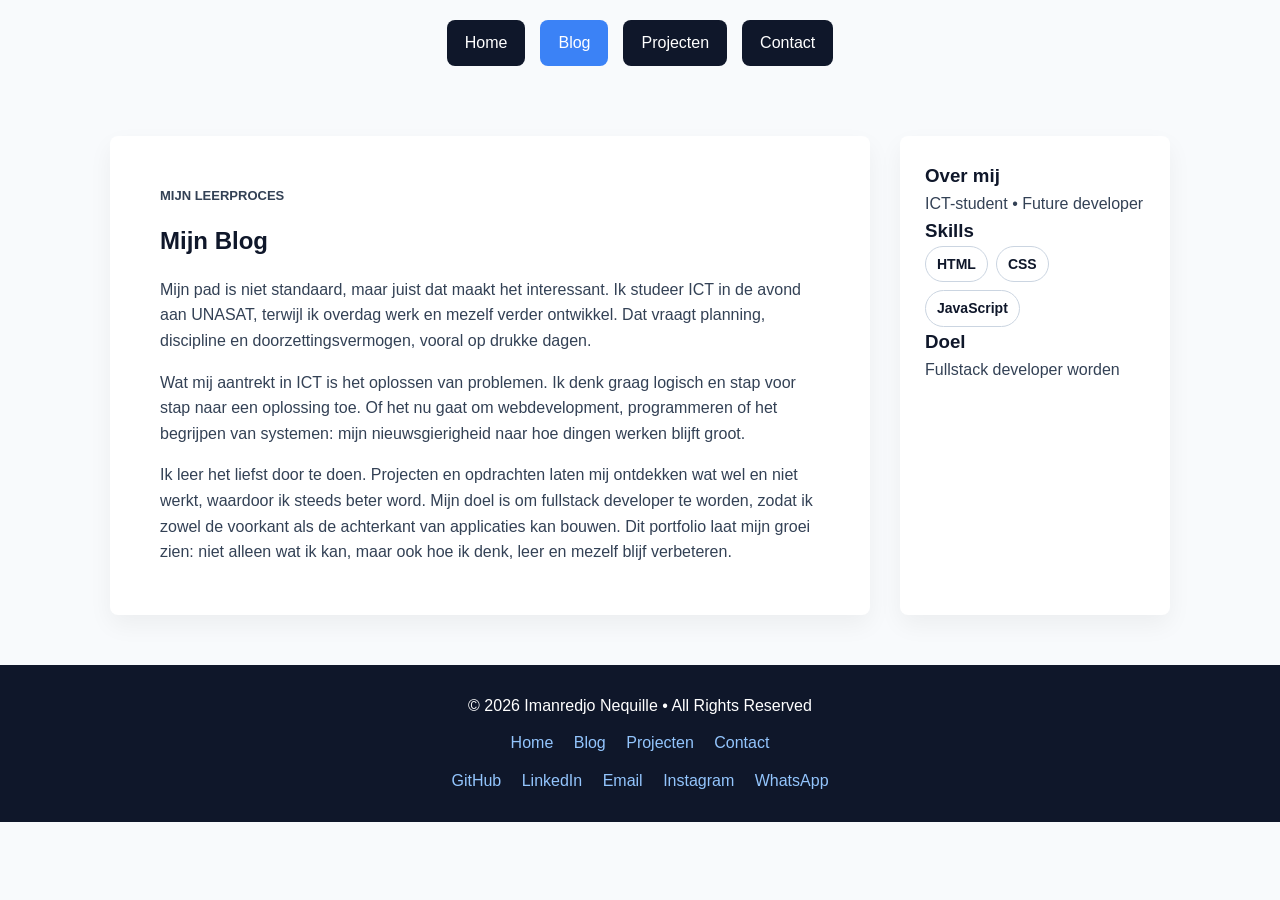
==== blog.html @ 4743c19b "Initial commit" ====
﻿<!DOCTYPE html>
<html lang="nl">

<head>
    <meta charset="UTF-8">
    <meta name="viewport" content="width=device-width, initial-scale=1.0">
    <title>Blog | Imanredjo Nequille</title>
    <link rel="stylesheet" href="css/main.css">
    <link rel="stylesheet" href="css/blog.css">
</head>

<body>

  <!-- navigatie bovenaan pagina. -->
  <nav class="main-nav" aria-label="Hoofdnavigatie">
    <a href="index.html">Home</a>
    <a href="blog.html" class="active">Blog</a>
    <a href="work.html">Projecten</a>
    <a href="contact.html">Contact</a>
  </nav>

  <!-- blogtekst + zijbalk naast elkaar. -->
  <div class="blog-wrapper">

    <section class="blog-container">
      <p class="eyebrow">Mijn leerproces</p>
      <h2>Mijn Blog</h2>

      <p>
        Mijn pad is niet standaard, maar juist dat maakt het interessant. Ik studeer ICT in de avond aan
        UNASAT, terwijl ik overdag werk en mezelf verder ontwikkel. Dat vraagt planning, discipline en
        doorzettingsvermogen, vooral op drukke dagen.
      </p>

      <p>
        Wat mij aantrekt in ICT is het oplossen van problemen. Ik denk graag logisch en stap voor stap naar een
        oplossing toe. Of het nu gaat om webdevelopment, programmeren of het begrijpen van systemen: mijn
        nieuwsgierigheid naar hoe dingen werken blijft groot.
      </p>

      <p>
        Ik leer het liefst door te doen. Projecten en opdrachten laten mij ontdekken wat wel en niet werkt,
        waardoor ik steeds beter word. Mijn doel is om fullstack developer te worden, zodat ik zowel de voorkant
        als de achterkant van applicaties kan bouwen. Dit portfolio laat mijn groei zien: niet alleen wat ik kan,
        maar ook hoe ik denk, leer en mezelf blijf verbeteren.
      </p>

    </section>

    <!-- info-balk naast blog. -->
    <aside class="blog-sidebar">
      <h3>Over mij</h3>
      <p>ICT-student &bull; Future developer</p>

      <h3>Skills</h3>
      <div class="skill-list compact">
        <span class="skill-badge">HTML</span>
        <span class="skill-badge">CSS</span>
        <span class="skill-badge">JavaScript</span>
      </div>

      <h3>Doel</h3>
      <p>Fullstack developer worden</p>
    </aside>

  </div>


  <footer class="footer">
    <div class="footer-content">
      <p class="footer-text">&copy; 2026 Imanredjo Nequille &bull; All Rights Reserved</p>

      <div class="footer-links">
        <a href="index.html">Home</a>
        <a href="blog.html">Blog</a>
        <a href="work.html">Projecten</a>
        <a href="contact.html">Contact</a>
      </div>

      <div class="footer-socials">
        <a href="https://github.com/niquille5" target="_blank" rel="noopener">GitHub</a>
        <a href="https://www.linkedin.com/in/niquille-imanredjo-048897373/" target="_blank" rel="noopener">LinkedIn</a>
        <a href="mailto:niquille5@gmail.com">Email</a>
        <a href="https://www.instagram.com/nicck_k_k" target="_blank" rel="noopener">Instagram</a>
        <a href="https://wa.me/5978734186" target="_blank" rel="noopener">WhatsApp</a>
      </div>
    </div>
  </footer>
</body>

</html>
---- css/main.css ----
/* Alles begint zonder standaard marge of padding van de browser. */
* {
  margin: 0;
  padding: 0;
  box-sizing: border-box;
}

html {
  scroll-behavior: smooth;
}

/* Basisstijl voor de hele website. */
body {
  min-height: 100vh;
  font-family: Arial, sans-serif;
  background: #f8fafc;
  color: #0f172a;
  line-height: 1.6;
}

/* Menu bovenaan de pagina's. */
.main-nav {
  display: flex;
  justify-content: center;
  gap: 15px;
  padding: 20px;
  position: sticky;
  top: 0;
  z-index: 100;
}

.main-nav a {
  text-decoration: none;
  background: #0f172a;
  color: white;
  padding: 10px 18px;
  border-radius: 8px;
  transition: transform 0.3s ease, background-color 0.3s ease;
}

/* Menu-link beweegt iets omhoog als je erover gaat. */
.main-nav a:hover {
  background: #1e293b;
  transform: translateY(-3px);
}

/* Laat zien welke pagina actief is. */
.main-nav a.active {
  background: #3b82f6;
}

/* Algemene knopstijl. */
button,
.btn {
  display: inline-flex;
  align-items: center;
  justify-content: center;
  min-height: 44px;
  padding: 10px 18px;
  border: none;
  background: #0f172a;
  color: white;
  border-radius: 8px;
  cursor: pointer;
  text-decoration: none;
  font-weight: 700;
  transition: transform 0.3s ease, background-color 0.3s ease, color 0.3s ease;
}

button:hover,
.btn:hover {
  transform: translateY(-3px);
  background: #1e293b;
}

/* Lichte knopvariant. */
.btn-secondary {
  background: #ffffff;
  color: #0f172a;
  border: 1px solid #cbd5e1;
}

.btn-secondary:hover {
  background: #e2e8f0;
  color: #0f172a;
}

/* Knop met alleen een rand. */
.btn-outline {
  background: transparent;
  color: #0f172a;
  border: 1px solid #94a3b8;
}

.btn-outline:hover {
  background: #0f172a;
  color: #ffffff;
}

/* Kleine blauwe tekst boven een titel. */
.eyebrow {
  color: #2563eb;
  font-size: 13px;
  font-weight: 800;
  letter-spacing: 0;
  text-transform: uppercase;
}

/* Lijst met skills zoals HTML, CSS en JavaScript. */
.skill-list {
  display: flex;
  flex-wrap: wrap;
  gap: 10px;
}

.skill-list.compact {
  gap: 8px;
}

/* Los skill-label. */
.skill-badge {
  display: inline-flex;
  align-items: center;
  min-height: 32px;
  padding: 6px 11px;
  border: 1px solid #cbd5e1;
  border-radius: 999px;
  background: rgba(255, 255, 255, 0.78);
  color: #0f172a;
  font-size: 14px;
  font-weight: 700;
}

/* Homepagina: links foto, rechts tekst. */
.homepage {
  display: flex;
  min-height: 100vh;
}

/* Linkerkant met de profielfoto. */
.left {
  flex: 1;
  background: url("../img/All/Nickkk.jpg") center/cover no-repeat;
}

/* Rechterkant met de tekst. */
.right {
  flex: 1;
  padding: 60px;
  display: flex;
  flex-direction: column;
  justify-content: center;
  gap: 18px;
  position: relative;
  overflow: hidden;
  background: linear-gradient(to bottom, #ffffff, #e2e8f0);
}

/* Zachte achtergrondafbeelding achter de tekst. */
.right::before {
  content: "";
  position: absolute;
  inset: 0;
  background: url("../img/All/cherry-blossom.png") center/cover no-repeat;
  opacity: 0.18;
  z-index: 0;
  pointer-events: none;
}

/* Zorgt dat tekst boven de achtergrondafbeelding blijft. */
.right > * {
  position: relative;
  z-index: 2;
}

.right h1 {
  font-size: clamp(38px, 6vw, 66px);
  line-height: 1;
}

.right h2 {
  max-width: 620px;
  color: #334155;
  font-size: 24px;
}

.right p:not(.eyebrow) {
  max-width: 620px;
  color: #334155;
}

/* Knoppen naast elkaar, maar ze mogen naar een nieuwe regel. */
.cta-actions {
  display: flex;
  flex-wrap: wrap;
  gap: 12px;
  margin-top: 4px;
}

.right .main-nav {
  justify-content: flex-start;
  padding: 10px 0 0;
}

/* Onderkant van elke pagina. */
.footer {
  background: #0f172a;
  color: #ffffff;
  text-align: center;
  padding: 28px 20px;
  margin-top: 50px;
}

.homepage + .footer {
  margin-top: 0;
}

.footer-content {
  max-width: 1100px;
  margin: 0 auto;
  display: flex;
  flex-direction: column;
  gap: 12px;
}

.footer a {
  color: #93c5fd;
  text-decoration: none;
  margin: 0 8px;
}

.footer a:hover {
  text-decoration: underline;
}

/* Op kleine schermen komt alles onder elkaar te staan. */
@media (max-width: 800px) {
  .homepage {
    flex-direction: column;
  }

  .left {
    min-height: 45vh;
  }

  .right {
    padding: 36px 24px;
  }

  .right h1 {
    font-size: 42px;
  }

  .main-nav,
  .right .main-nav {
    flex-wrap: wrap;
    justify-content: center;
    gap: 10px;
    padding: 14px;
  }

  .right .main-nav {
    padding-left: 0;
    padding-right: 0;
  }

  .main-nav a {
    padding: 9px 14px;
  }
}
---- css/blog.css ----
/* Zet de blogtekst en de zijbalk naast elkaar. */
.blog-wrapper {
  display: flex;
  gap: 30px;
  max-width: 1100px;
  margin: 50px auto;
  padding: 0 20px;
}

/* Groot wit blok met de blogtekst. */
.blog-container {
  flex: 3;
  background: #ffffff;
  padding: 50px;
  border-radius: 8px;
  box-shadow: 0 10px 25px rgba(0, 0, 0, 0.05);
  color: #0f172a;
  display: flex;
  flex-direction: column;
  gap: 16px;
}

/* Klein wit blok aan de zijkant met extra info. */
.blog-sidebar {
  flex: 1;
  background: #ffffff;
  padding: 25px;
  border-radius: 8px;
  box-shadow: 0 10px 25px rgba(0, 0, 0, 0.05);
  color: #0f172a;
}

.blog-container h2 {
  color: #0f172a;
}

/* Maakt de tekst iets zachter dan zwart. */
.blog-container p,
.blog-sidebar p {
  color: #334155;
}

/* Op kleine schermen komt de zijbalk onder de blogtekst. */
@media (max-width: 900px) {
  .blog-wrapper {
    flex-direction: column;
  }
}
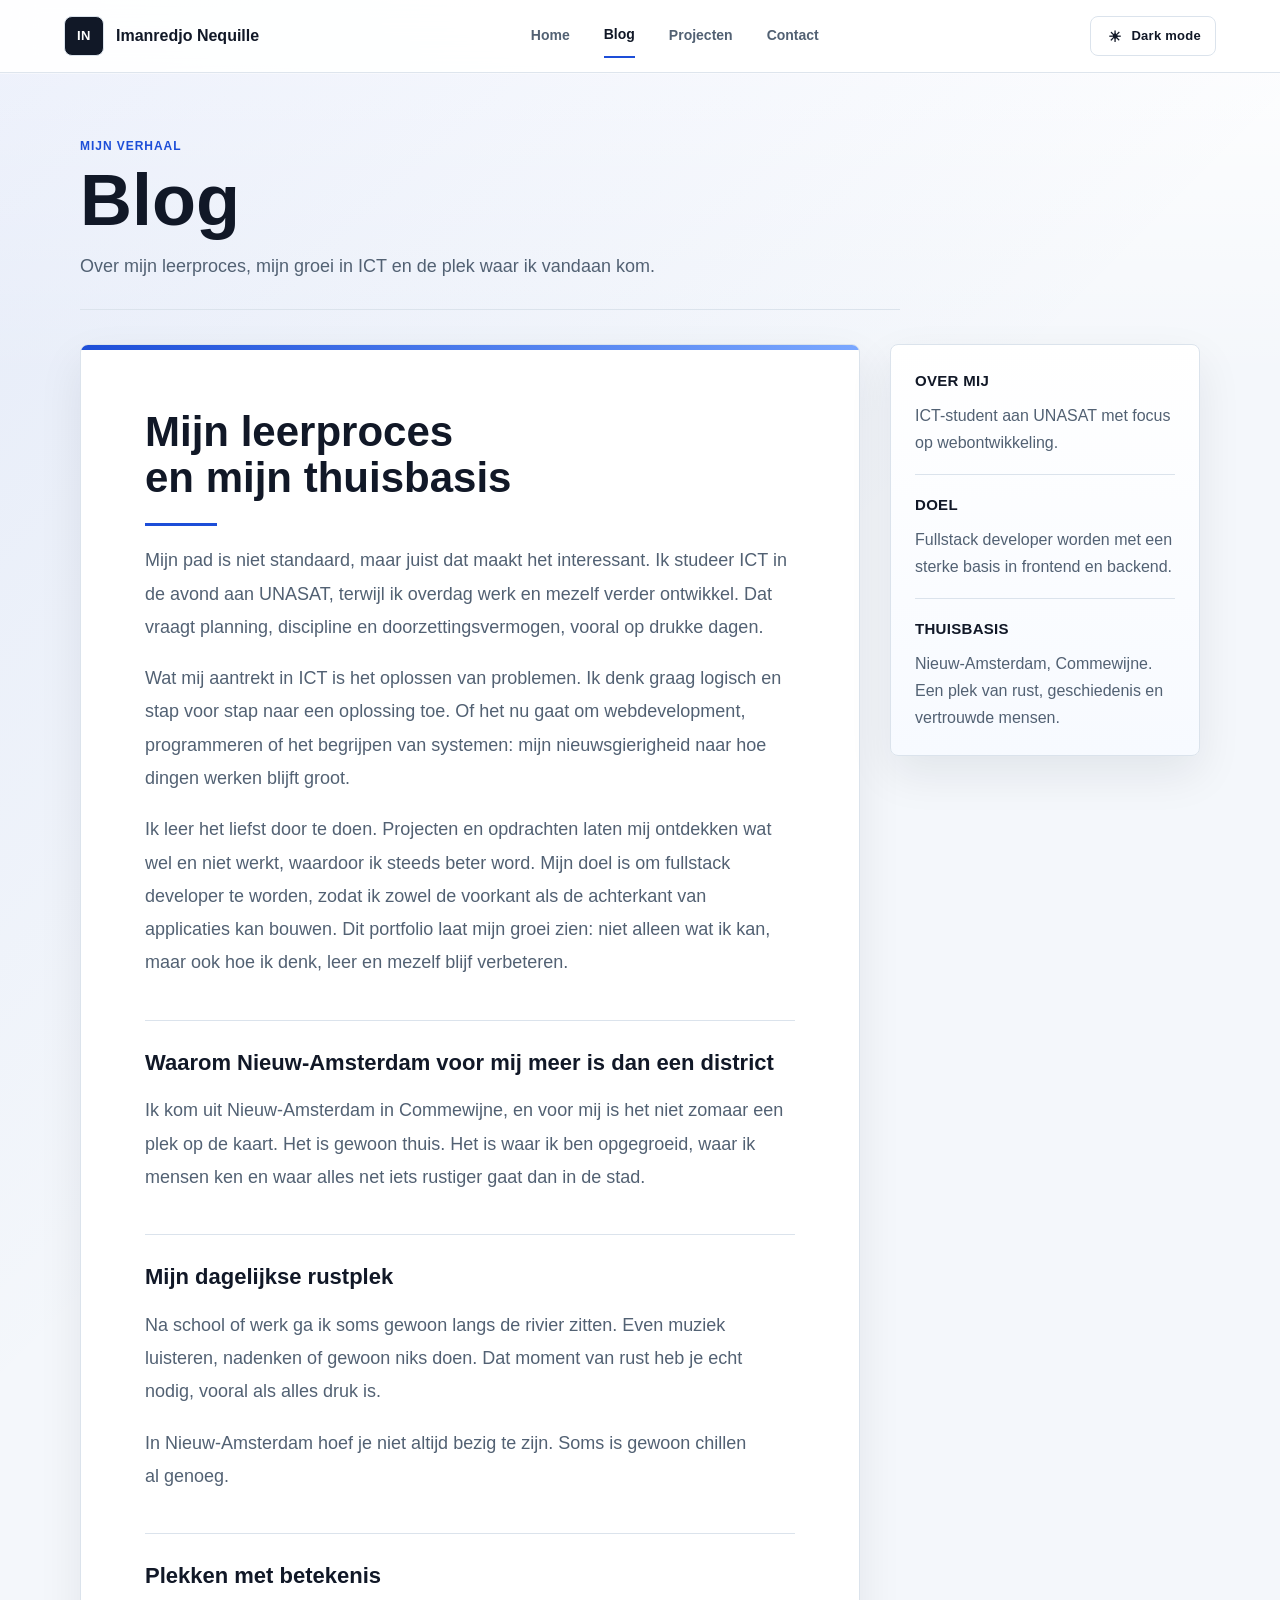
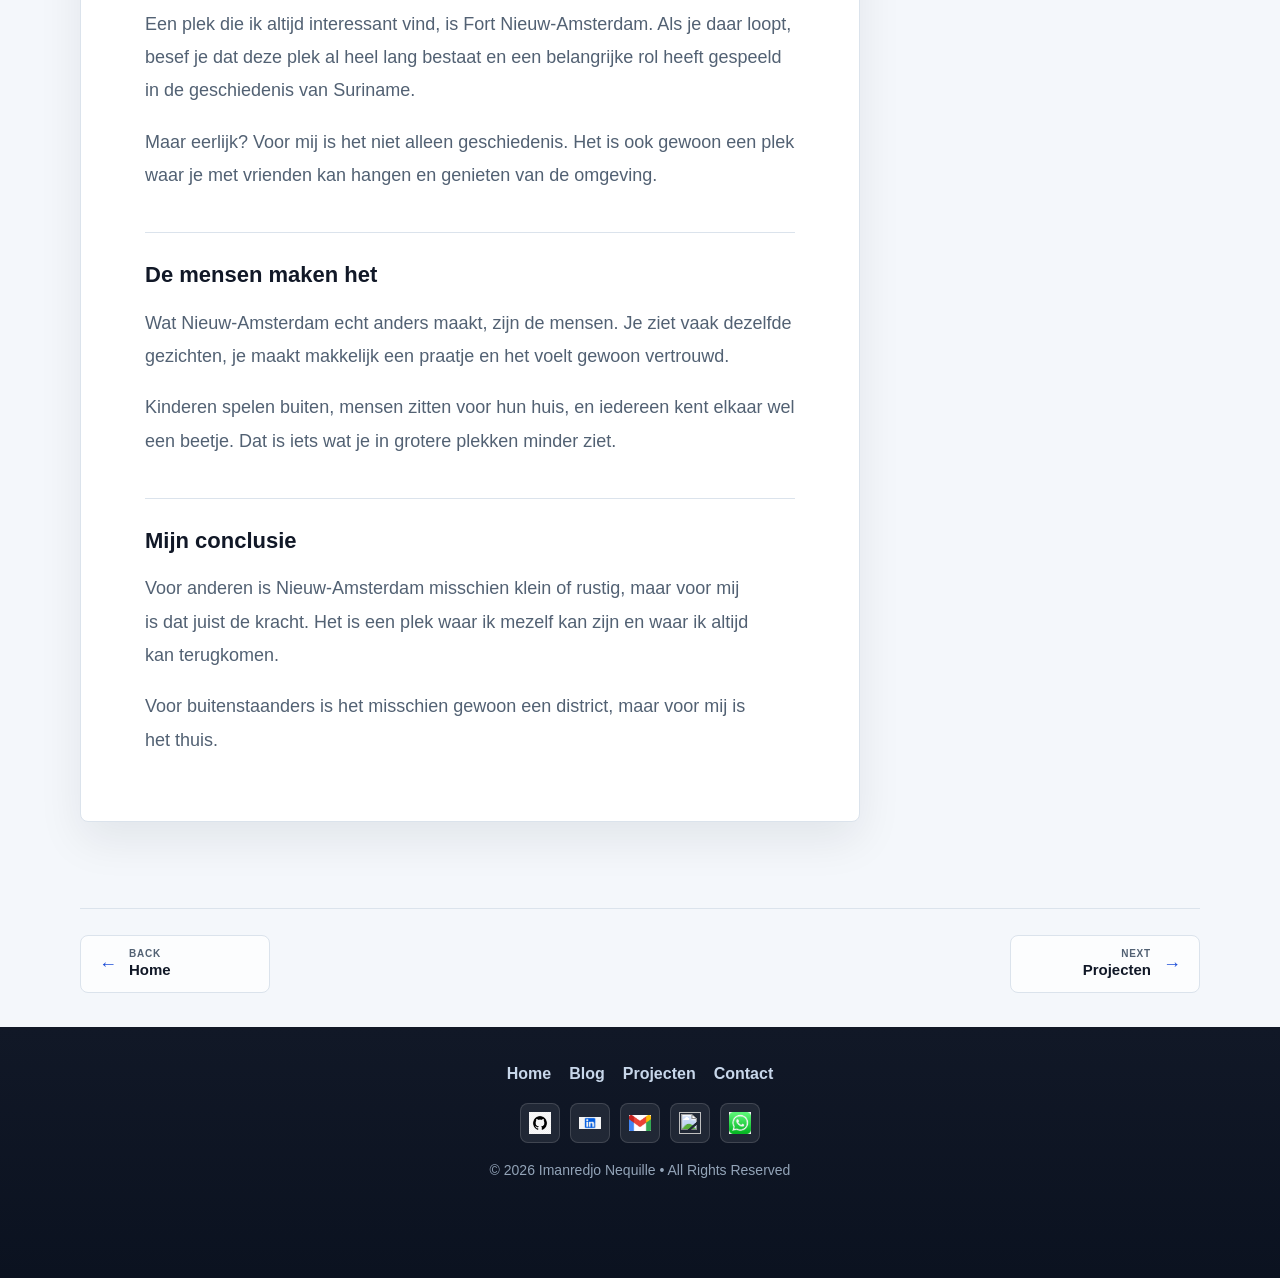
==== commit 575b9d73: "Remove unused legacy assets and tidy site script" ====
--- a/blog.html
+++ b/blog.html
@@ -4,6 +4,7 @@
 <head>
     <meta charset="UTF-8">
     <meta name="viewport" content="width=device-width, initial-scale=1.0">
+    <meta name="description" content="Blog van Imanredjo Nequille over ICT, leren, groei en Nieuw-Amsterdam als thuisbasis.">
     <title>Blog | Imanredjo Nequille</title>
     <link rel="stylesheet" href="css/main.css">
     <link rel="stylesheet" href="css/blog.css">
@@ -11,65 +12,125 @@
 
 <body>
 
-  <!-- navigatie bovenaan pagina. -->
-  <nav class="main-nav" aria-label="Hoofdnavigatie">
-    <a href="index.html">Home</a>
-    <a href="blog.html" class="active">Blog</a>
-    <a href="work.html">Projecten</a>
-    <a href="contact.html">Contact</a>
-  </nav>
+  <header class="site-header">
+    <a class="site-brand" href="index.html">Imanredjo Nequille</a>
+    <input class="nav-toggle" type="checkbox" id="nav-toggle" aria-label="Menu openen">
+    <label class="nav-toggle-label" for="nav-toggle" aria-hidden="true">
+      <span></span>
+      <span></span>
+      <span></span>
+    </label>
+    <nav class="main-nav" aria-label="Hoofdnavigatie">
+      <a href="index.html">Home</a>
+      <a href="blog.html" class="active">Blog</a>
+      <a href="work.html">Projecten</a>
+      <a href="contact.html">Contact</a>
+    </nav>
+    <button class="theme-toggle" type="button" aria-label="Dark mode aanzetten" aria-pressed="false">Dark mode</button>
+  </header>
 
-  <!-- blogtekst + zijbalk naast elkaar. -->
-  <div class="blog-wrapper">
-
-    <section class="blog-container">
-      <p class="eyebrow">Mijn leerproces</p>
-      <h2>Mijn Blog</h2>
-
-      <p>
-        Mijn pad is niet standaard, maar juist dat maakt het interessant. Ik studeer ICT in de avond aan
-        UNASAT, terwijl ik overdag werk en mezelf verder ontwikkel. Dat vraagt planning, discipline en
-        doorzettingsvermogen, vooral op drukke dagen.
-      </p>
-
-      <p>
-        Wat mij aantrekt in ICT is het oplossen van problemen. Ik denk graag logisch en stap voor stap naar een
-        oplossing toe. Of het nu gaat om webdevelopment, programmeren of het begrijpen van systemen: mijn
-        nieuwsgierigheid naar hoe dingen werken blijft groot.
-      </p>
-
-      <p>
-        Ik leer het liefst door te doen. Projecten en opdrachten laten mij ontdekken wat wel en niet werkt,
-        waardoor ik steeds beter word. Mijn doel is om fullstack developer te worden, zodat ik zowel de voorkant
-        als de achterkant van applicaties kan bouwen. Dit portfolio laat mijn groei zien: niet alleen wat ik kan,
-        maar ook hoe ik denk, leer en mezelf blijf verbeteren.
-      </p>
-
+  <main class="page-shell">
+    <section class="page-hero">
+      <p class="eyebrow">Mijn verhaal</p>
+      <h1>Blog</h1>
+      <p>Over mijn leerproces, mijn groei in ICT en de plek waar ik vandaan kom.</p>
     </section>
 
-    <!-- info-balk naast blog. -->
-    <aside class="blog-sidebar">
-      <h3>Over mij</h3>
-      <p>ICT-student &bull; Future developer</p>
+    <div class="blog-wrapper">
+      <article class="blog-container">
+        <h2>Mijn leerproces en mijn thuisbasis</h2>
 
-      <h3>Skills</h3>
-      <div class="skill-list compact">
-        <span class="skill-badge">HTML</span>
-        <span class="skill-badge">CSS</span>
-        <span class="skill-badge">JavaScript</span>
-      </div>
+        <p>
+          Mijn pad is niet standaard, maar juist dat maakt het interessant. Ik studeer ICT in de avond aan
+          UNASAT, terwijl ik overdag werk en mezelf verder ontwikkel. Dat vraagt planning, discipline en
+          doorzettingsvermogen, vooral op drukke dagen.
+        </p>
 
-      <h3>Doel</h3>
-      <p>Fullstack developer worden</p>
-    </aside>
+        <p>
+          Wat mij aantrekt in ICT is het oplossen van problemen. Ik denk graag logisch en stap voor stap naar
+          een oplossing toe. Of het nu gaat om webdevelopment, programmeren of het begrijpen van systemen:
+          mijn nieuwsgierigheid naar hoe dingen werken blijft groot.
+        </p>
 
-  </div>
+        <p>
+          Ik leer het liefst door te doen. Projecten en opdrachten laten mij ontdekken wat wel en niet werkt,
+          waardoor ik steeds beter word. Mijn doel is om fullstack developer te worden, zodat ik zowel de
+          voorkant als de achterkant van applicaties kan bouwen. Dit portfolio laat mijn groei zien: niet
+          alleen wat ik kan, maar ook hoe ik denk, leer en mezelf blijf verbeteren.
+        </p>
 
+        <h3>Waarom Nieuw-Amsterdam voor mij meer is dan een district</h3>
+        <p>
+          Ik kom uit Nieuw-Amsterdam in Commewijne, en voor mij is het niet zomaar een plek op de kaart.
+          Het is gewoon thuis. Het is waar ik ben opgegroeid, waar ik mensen ken en waar alles net iets
+          rustiger gaat dan in de stad.
+        </p>
+
+        <h3>Mijn dagelijkse rustplek</h3>
+        <p>
+          Na school of werk ga ik soms gewoon langs de rivier zitten. Even muziek luisteren, nadenken of
+          gewoon niks doen. Dat moment van rust heb je echt nodig, vooral als alles druk is.
+        </p>
+
+        <p>
+          In Nieuw-Amsterdam hoef je niet altijd bezig te zijn. Soms is gewoon chillen al genoeg.
+        </p>
+
+        <h3>Plekken met betekenis</h3>
+        <p>
+          Een plek die ik altijd interessant vind, is Fort Nieuw-Amsterdam. Als je daar loopt, besef je
+          dat deze plek al heel lang bestaat en een belangrijke rol heeft gespeeld in de geschiedenis van
+          Suriname.
+        </p>
+
+        <p>
+          Maar eerlijk? Voor mij is het niet alleen geschiedenis. Het is ook gewoon een plek waar je met
+          vrienden kan hangen en genieten van de omgeving.
+        </p>
+
+        <h3>De mensen maken het</h3>
+        <p>
+          Wat Nieuw-Amsterdam echt anders maakt, zijn de mensen. Je ziet vaak dezelfde gezichten, je maakt
+          makkelijk een praatje en het voelt gewoon vertrouwd.
+        </p>
+
+        <p>
+          Kinderen spelen buiten, mensen zitten voor hun huis, en iedereen kent elkaar wel een beetje.
+          Dat is iets wat je in grotere plekken minder ziet.
+        </p>
+
+        <h3>Mijn conclusie</h3>
+        <p>
+          Voor anderen is Nieuw-Amsterdam misschien klein of rustig, maar voor mij is dat juist de kracht.
+          Het is een plek waar ik mezelf kan zijn en waar ik altijd kan terugkomen.
+        </p>
+
+        <p>
+          Voor buitenstaanders is het misschien gewoon een district, maar voor mij is het thuis.
+        </p>
+      </article>
+
+      <aside class="blog-sidebar">
+        <div>
+          <h3>Over mij</h3>
+          <p>ICT-student aan UNASAT met focus op webontwikkeling.</p>
+        </div>
+
+        <div>
+          <h3>Doel</h3>
+          <p>Fullstack developer worden met een sterke basis in frontend en backend.</p>
+        </div>
+
+        <div>
+          <h3>Thuisbasis</h3>
+          <p>Nieuw-Amsterdam, Commewijne. Een plek van rust, geschiedenis en vertrouwde mensen.</p>
+        </div>
+      </aside>
+    </div>
+  </main>
 
   <footer class="footer">
     <div class="footer-content">
-      <p class="footer-text">&copy; 2026 Imanredjo Nequille &bull; All Rights Reserved</p>
-
       <div class="footer-links">
         <a href="index.html">Home</a>
         <a href="blog.html">Blog</a>
@@ -78,14 +139,17 @@
       </div>
 
       <div class="footer-socials">
-        <a href="https://github.com/niquille5" target="_blank" rel="noopener">GitHub</a>
-        <a href="https://www.linkedin.com/in/niquille-imanredjo-048897373/" target="_blank" rel="noopener">LinkedIn</a>
-        <a href="mailto:niquille5@gmail.com">Email</a>
-        <a href="https://www.instagram.com/nicck_k_k" target="_blank" rel="noopener">Instagram</a>
-        <a href="https://wa.me/5978734186" target="_blank" rel="noopener">WhatsApp</a>
+        <a href="https://github.com/niquille5" target="_blank" rel="noopener" aria-label="GitHub"><img src="img/logo.png/github.png" alt=""></a>
+        <a href="https://www.linkedin.com/in/niquille-imanredjo-048897373/" target="_blank" rel="noopener" aria-label="LinkedIn"><img src="img/logo.png/linkedin.png" alt=""></a>
+        <a href="mailto:niquille5@gmail.com" aria-label="Email"><img src="img/logo.png/gmail.png" alt=""></a>
+        <a href="https://www.instagram.com/nicck_k_k" target="_blank" rel="noopener" aria-label="Instagram"><img src="img/logo.png/instagram.png" alt=""></a>
+        <a href="https://wa.me/5978734186" target="_blank" rel="noopener" aria-label="WhatsApp"><img src="img/logo.png/whatsapp.png" alt=""></a>
       </div>
+
+      <p class="footer-text">&copy; 2026 Imanredjo Nequille &bull; All Rights Reserved</p>
     </div>
   </footer>
+  <script src="js/site.js"></script>
 </body>
 
 </html>
--- a/css/main.css
+++ b/css/main.css
@@ -1,218 +1,610 @@
-/* Alles begint zonder standaard marge of padding van de browser. */
 * {
   margin: 0;
   padding: 0;
   box-sizing: border-box;
 }
 
+:root {
+  --bg: #f4f7fb;
+  --surface: #ffffff;
+  --surface-soft: #eef3f8;
+  --ink: #111827;
+  --muted: #526173;
+  --line: #dbe3ec;
+  --accent: #1d4ed8;
+  --accent-dark: #153e75;
+  --shadow: 0 18px 45px rgba(17, 24, 39, 0.08);
+}
+
+body.dark-mode {
+  --bg: #0b1220;
+  --surface: #111827;
+  --surface-soft: #182235;
+  --ink: #f8fafc;
+  --muted: #b6c2d1;
+  --line: #263449;
+  --accent: #60a5fa;
+  --accent-dark: #93c5fd;
+  --shadow: 0 18px 45px rgba(0, 0, 0, 0.32);
+}
+
 html {
   scroll-behavior: smooth;
 }
 
-/* Basisstijl voor de hele website. */
+::selection {
+  background: rgba(29, 78, 216, 0.18);
+}
+
 body {
   min-height: 100vh;
-  font-family: Arial, sans-serif;
-  background: #f8fafc;
-  color: #0f172a;
-  line-height: 1.6;
-}
-
-/* Menu bovenaan de pagina's. */
-.main-nav {
-  display: flex;
-  justify-content: center;
-  gap: 15px;
-  padding: 20px;
+  display: flex;
+  flex-direction: column;
+  background:
+    linear-gradient(135deg, rgba(29, 78, 216, 0.07), transparent 34%),
+    linear-gradient(180deg, #ffffff 0, transparent 380px),
+    var(--bg);
+  color: var(--ink);
+  font-family: "Segoe UI", Arial, Helvetica, sans-serif;
+  line-height: 1.65;
+  transition: opacity 0.28s ease, transform 0.28s ease;
+}
+
+img {
+  max-width: 100%;
+}
+
+:focus-visible {
+  outline: 3px solid rgba(29, 78, 216, 0.28);
+  outline-offset: 3px;
+}
+
+body.dark-mode {
+  background:
+    linear-gradient(135deg, rgba(96, 165, 250, 0.12), transparent 34%),
+    linear-gradient(180deg, #101827 0, transparent 380px),
+    var(--bg);
+}
+
+body.slide-out-next {
+  opacity: 0;
+  transform: translateX(-36px);
+}
+
+body.slide-out-prev {
+  opacity: 0;
+  transform: translateX(36px);
+}
+
+main {
+  flex: 1;
+}
+
+a {
+  color: inherit;
+}
+
+.site-header {
   position: sticky;
   top: 0;
   z-index: 100;
+  display: flex;
+  align-items: center;
+  justify-content: space-between;
+  gap: 32px;
+  padding: 16px clamp(20px, 5vw, 64px);
+  background: rgba(255, 255, 255, 0.92);
+  border-bottom: 1px solid rgba(219, 227, 236, 0.9);
+  backdrop-filter: blur(16px);
+  box-shadow: 0 1px 0 rgba(255, 255, 255, 0.45);
+}
+
+body.dark-mode .site-header {
+  background: rgba(11, 18, 32, 0.9);
+  border-bottom-color: rgba(38, 52, 73, 0.9);
+}
+
+.site-brand {
+  display: inline-flex;
+  align-items: center;
+  gap: 12px;
+  color: var(--ink);
+  font-size: 16px;
+  font-weight: 900;
+  letter-spacing: 0;
+  text-decoration: none;
+  white-space: nowrap;
+  transition: color 0.22s ease, transform 0.22s ease;
+}
+
+.site-brand::before {
+  content: "IN";
+  width: 38px;
+  height: 38px;
+  display: inline-flex;
+  align-items: center;
+  justify-content: center;
+  border: 1px solid var(--line);
+  border-radius: 8px;
+  background: var(--ink);
+  color: var(--surface);
+  font-size: 13px;
+  font-weight: 900;
+  letter-spacing: 0.04em;
+}
+
+.site-brand:hover {
+  color: var(--accent-dark);
+  transform: translateY(-1px);
+}
+
+.main-nav {
+  display: flex;
+  align-items: center;
+  gap: clamp(18px, 3vw, 34px);
 }
 
 .main-nav a {
+  position: relative;
+  padding: 6px 0;
+  color: var(--muted);
+  font-size: 14px;
+  font-weight: 800;
   text-decoration: none;
-  background: #0f172a;
-  color: white;
-  padding: 10px 18px;
+  transition: color 0.22s ease, transform 0.22s ease;
+}
+
+.main-nav a::after {
+  content: "";
+  position: absolute;
+  left: 0;
+  bottom: -5px;
+  width: 100%;
+  height: 2px;
+  background: var(--accent);
+  transform: scaleX(0);
+  transform-origin: center;
+  transition: transform 0.22s ease;
+}
+
+.main-nav a:hover,
+.main-nav a.active {
+  color: var(--ink);
+  transform: translateY(-1px);
+}
+
+.main-nav a:hover::after,
+.main-nav a.active::after {
+  transform: scaleX(1);
+}
+
+.nav-toggle {
+  position: absolute;
+  opacity: 0;
+  pointer-events: none;
+}
+
+.nav-toggle-label {
+  display: none;
+  width: 42px;
+  height: 42px;
+  align-items: center;
+  justify-content: center;
+  flex-direction: column;
+  gap: 5px;
+  border: 1px solid var(--line);
   border-radius: 8px;
-  transition: transform 0.3s ease, background-color 0.3s ease;
-}
-
-/* Menu-link beweegt iets omhoog als je erover gaat. */
-.main-nav a:hover {
-  background: #1e293b;
-  transform: translateY(-3px);
-}
-
-/* Laat zien welke pagina actief is. */
-.main-nav a.active {
-  background: #3b82f6;
-}
-
-/* Algemene knopstijl. */
-button,
-.btn {
+  background: var(--surface);
+  cursor: pointer;
+}
+
+.theme-toggle {
+  min-width: 116px;
+  min-height: 38px;
+  padding: 8px 14px;
+  border-color: var(--line);
+  background: var(--surface);
+  color: var(--ink);
+  box-shadow: none;
+  font-size: 13px;
+  letter-spacing: 0.02em;
+  position: relative;
+  gap: 8px;
+  white-space: nowrap;
+}
+
+.theme-toggle::before {
+  content: "\2600";
+  width: 18px;
+  height: 18px;
   display: inline-flex;
   align-items: center;
   justify-content: center;
-  min-height: 44px;
-  padding: 10px 18px;
-  border: none;
-  background: #0f172a;
-  color: white;
+  font-size: 15px;
+  line-height: 1;
+}
+
+body.dark-mode .theme-toggle::before {
+  content: "\263E";
+}
+
+.theme-toggle:hover {
+  background: var(--surface-soft);
+  border-color: #b9c8d9;
+  transform: translateY(-1px);
+}
+
+body.dark-mode .btn,
+body.dark-mode button {
+  background: #f8fafc;
+  border-color: #f8fafc;
+  color: #0b1220;
+}
+
+body.dark-mode .btn:hover,
+body.dark-mode button:hover {
+  background: #dbeafe;
+  border-color: #dbeafe;
+  color: #0b1220;
+}
+
+body.dark-mode .btn-secondary,
+body.dark-mode .theme-toggle {
+  background: transparent;
+  border-color: var(--line);
+  color: var(--ink);
+}
+
+body.dark-mode .btn-secondary:hover,
+body.dark-mode .theme-toggle:hover {
+  background: var(--surface-soft);
+  border-color: #3b4b63;
+  color: var(--ink);
+}
+
+.nav-toggle-label span {
+  display: block;
+  width: 20px;
+  height: 2px;
+  background: var(--ink);
+}
+
+.btn,
+button {
+  min-height: 46px;
+  display: inline-flex;
+  align-items: center;
+  justify-content: center;
+  padding: 11px 18px;
+  border: 1px solid var(--ink);
   border-radius: 8px;
+  background: var(--ink);
+  color: #ffffff;
   cursor: pointer;
+  font: inherit;
+  font-weight: 800;
   text-decoration: none;
-  font-weight: 700;
-  transition: transform 0.3s ease, background-color 0.3s ease, color 0.3s ease;
-}
-
-button:hover,
-.btn:hover {
-  transform: translateY(-3px);
-  background: #1e293b;
-}
-
-/* Lichte knopvariant. */
+  box-shadow: 0 12px 24px rgba(17, 24, 39, 0.12);
+  transition: transform 0.22s ease, background-color 0.22s ease, border-color 0.22s ease;
+}
+
+.btn:hover,
+button:hover {
+  background: #253043;
+  border-color: #253043;
+  transform: translateY(-2px);
+}
+
 .btn-secondary {
-  background: #ffffff;
-  color: #0f172a;
-  border: 1px solid #cbd5e1;
+  background: transparent;
+  color: var(--ink);
+  border-color: var(--line);
+  box-shadow: none;
 }
 
 .btn-secondary:hover {
-  background: #e2e8f0;
-  color: #0f172a;
-}
-
-/* Knop met alleen een rand. */
-.btn-outline {
-  background: transparent;
-  color: #0f172a;
-  border: 1px solid #94a3b8;
-}
-
-.btn-outline:hover {
-  background: #0f172a;
-  color: #ffffff;
-}
-
-/* Kleine blauwe tekst boven een titel. */
+  background: var(--surface-soft);
+  border-color: #c9d4e1;
+}
+
 .eyebrow {
-  color: #2563eb;
+  color: var(--accent);
+  font-size: 12px;
+  font-weight: 900;
+  letter-spacing: 0.08em;
+  text-transform: uppercase;
+}
+
+.page-shell {
+  width: min(1120px, calc(100% - 40px));
+  margin: 0 auto;
+  padding: 64px 0 86px;
+}
+
+.page-hero {
+  max-width: 820px;
+  margin-bottom: 34px;
+  padding-bottom: 26px;
+  border-bottom: 1px solid var(--line);
+}
+
+.page-hero h1 {
+  margin-top: 8px;
+  color: var(--ink);
+  font-size: clamp(38px, 7vw, 72px);
+  line-height: 0.98;
+  letter-spacing: 0;
+  text-wrap: balance;
+}
+
+.page-hero p:not(.eyebrow) {
+  max-width: 720px;
+  margin-top: 16px;
+  color: var(--muted);
+  font-size: 18px;
+  line-height: 1.75;
+  text-wrap: pretty;
+}
+
+.skill-list,
+.home-skills {
+  display: flex;
+  flex-wrap: wrap;
+  gap: 10px;
+}
+
+.skills-block {
+  display: grid;
+  gap: 10px;
+}
+
+.skills-title {
+  color: var(--ink);
+  font-size: 14px;
+  font-weight: 900;
+  letter-spacing: 0.08em;
+  text-transform: uppercase;
+}
+
+.skill-list.compact {
+  gap: 8px;
+}
+
+.skill-badge {
+  display: inline-flex;
+  align-items: center;
+  min-height: 32px;
+  padding: 6px 11px;
+  border: 1px solid var(--line);
+  border-radius: 999px;
+  background: rgba(255, 255, 255, 0.78);
+  color: var(--ink);
   font-size: 13px;
   font-weight: 800;
+}
+
+.skill-button {
+  min-height: 34px;
+  cursor: pointer;
+  box-shadow: none;
+  transition: transform 0.2s ease, border-color 0.2s ease, background-color 0.2s ease;
+}
+
+.skill-button:hover,
+.skill-button.active {
+  border-color: var(--accent);
+  background: rgba(29, 78, 216, 0.08);
+  color: var(--ink);
+  transform: translateY(-1px);
+}
+
+.skill-description {
+  max-width: 560px;
+  min-height: 52px;
+  padding: 14px 16px;
+  border: 1px solid var(--line);
+  border-radius: 8px;
+  background: rgba(255, 255, 255, 0.7);
+  color: var(--muted);
+  font-size: 15px;
+  line-height: 1.65;
+}
+
+.homepage {
+  width: min(1180px, calc(100% - 40px));
+  margin: 0 auto;
+  padding: 64px 0 92px;
+}
+
+.hero-panel {
+  display: grid;
+  grid-template-columns: minmax(0, 1.16fr) minmax(300px, 0.84fr);
+  gap: clamp(28px, 5vw, 60px);
+  align-items: center;
+  min-height: 620px;
+}
+
+.hero-copy {
+  display: flex;
+  flex-direction: column;
+  gap: 20px;
+}
+
+.hero-copy h1 {
+  max-width: 780px;
+  font-size: clamp(48px, 8vw, 92px);
+  line-height: 0.95;
   letter-spacing: 0;
-  text-transform: uppercase;
-}
-
-/* Lijst met skills zoals HTML, CSS en JavaScript. */
-.skill-list {
-  display: flex;
-  flex-wrap: wrap;
-  gap: 10px;
-}
-
-.skill-list.compact {
-  gap: 8px;
-}
-
-/* Los skill-label. */
-.skill-badge {
-  display: inline-flex;
-  align-items: center;
-  min-height: 32px;
-  padding: 6px 11px;
-  border: 1px solid #cbd5e1;
-  border-radius: 999px;
-  background: rgba(255, 255, 255, 0.78);
-  color: #0f172a;
-  font-size: 14px;
-  font-weight: 700;
-}
-
-/* Homepagina: links foto, rechts tekst. */
-.homepage {
-  display: flex;
-  min-height: 100vh;
-}
-
-/* Linkerkant met de profielfoto. */
-.left {
-  flex: 1;
-  background: url("../img/All/Nickkk.jpg") center/cover no-repeat;
-}
-
-/* Rechterkant met de tekst. */
-.right {
-  flex: 1;
-  padding: 60px;
-  display: flex;
-  flex-direction: column;
-  justify-content: center;
-  gap: 18px;
-  position: relative;
-  overflow: hidden;
-  background: linear-gradient(to bottom, #ffffff, #e2e8f0);
-}
-
-/* Zachte achtergrondafbeelding achter de tekst. */
-.right::before {
-  content: "";
-  position: absolute;
-  inset: 0;
-  background: url("../img/All/cherry-blossom.png") center/cover no-repeat;
-  opacity: 0.18;
-  z-index: 0;
-  pointer-events: none;
-}
-
-/* Zorgt dat tekst boven de achtergrondafbeelding blijft. */
-.right > * {
-  position: relative;
-  z-index: 2;
-}
-
-.right h1 {
-  font-size: clamp(38px, 6vw, 66px);
-  line-height: 1;
-}
-
-.right h2 {
-  max-width: 620px;
-  color: #334155;
-  font-size: 24px;
-}
-
-.right p:not(.eyebrow) {
-  max-width: 620px;
-  color: #334155;
-}
-
-/* Knoppen naast elkaar, maar ze mogen naar een nieuwe regel. */
-.cta-actions {
+  text-wrap: balance;
+}
+
+.hero-copy h2 {
+  max-width: 720px;
+  color: var(--ink);
+  font-size: clamp(22px, 3vw, 34px);
+  line-height: 1.18;
+  font-weight: 800;
+  text-wrap: balance;
+}
+
+.hero-copy p:not(.eyebrow) {
+  max-width: 680px;
+  color: var(--muted);
+  font-size: 17px;
+  text-wrap: pretty;
+}
+
+.hero-actions {
   display: flex;
   flex-wrap: wrap;
   gap: 12px;
-  margin-top: 4px;
-}
-
-.right .main-nav {
-  justify-content: flex-start;
-  padding: 10px 0 0;
-}
-
-/* Onderkant van elke pagina. */
+  margin-top: 8px;
+}
+
+.profile-card {
+  position: relative;
+  padding: 14px;
+  border: 1px solid var(--line);
+  border-radius: 8px;
+  background: rgba(255, 255, 255, 0.82);
+  box-shadow: var(--shadow);
+}
+
+body.dark-mode .profile-card,
+body.dark-mode .skill-badge {
+  background: rgba(17, 24, 39, 0.78);
+}
+
+body.dark-mode .skills-title {
+  color: #f8fafc;
+}
+
+body.dark-mode .skill-button {
+  background: rgba(248, 250, 252, 0.1);
+  border-color: rgba(148, 163, 184, 0.42);
+  color: #f8fafc;
+}
+
+body.dark-mode .skill-button:hover,
+body.dark-mode .skill-button.active {
+  background: rgba(96, 165, 250, 0.22);
+  border-color: #60a5fa;
+  color: #ffffff;
+}
+
+body.dark-mode .skill-description {
+  background: rgba(15, 23, 42, 0.9);
+  border-color: rgba(148, 163, 184, 0.36);
+  color: #dbeafe;
+}
+
+.profile-card::before {
+  content: "Portfolio";
+  position: absolute;
+  top: 26px;
+  left: 26px;
+  z-index: 2;
+  padding: 7px 10px;
+  border-radius: 999px;
+  background: rgba(255, 255, 255, 0.88);
+  color: var(--ink);
+  font-size: 12px;
+  font-weight: 900;
+  backdrop-filter: blur(12px);
+}
+
+body.dark-mode .profile-card::before {
+  background: rgba(17, 24, 39, 0.88);
+}
+
+.profile-card img {
+  width: 100%;
+  aspect-ratio: 4 / 5;
+  display: block;
+  object-fit: cover;
+  border-radius: 6px;
+}
+
+.profile-card div {
+  padding: 18px 4px 4px;
+}
+
+.profile-card p {
+  color: var(--muted);
+}
+
+.profile-card .profile-name {
+  color: var(--ink);
+  font-size: 18px;
+  font-weight: 900;
+}
+
+.home-grid {
+  display: grid;
+  grid-template-columns: repeat(3, minmax(0, 1fr));
+  gap: 20px;
+  margin-top: 52px;
+}
+
+.summary-card {
+  min-height: 210px;
+  padding: 26px;
+  border: 1px solid var(--line);
+  border-radius: 8px;
+  background: var(--surface);
+  box-shadow: 0 12px 34px rgba(17, 24, 39, 0.05);
+  transition: transform 0.22s ease, box-shadow 0.22s ease, border-color 0.22s ease;
+}
+
+.summary-card:hover {
+  border-color: #b9c8d9;
+  box-shadow: var(--shadow);
+  transform: translateY(-3px);
+}
+
+.summary-card span {
+  color: var(--accent);
+  font-size: 12px;
+  font-weight: 900;
+  letter-spacing: 0.08em;
+  text-transform: uppercase;
+}
+
+.summary-card h3 {
+  margin-top: 22px;
+  color: var(--ink);
+  font-size: 22px;
+  line-height: 1.2;
+  text-wrap: balance;
+}
+
+.summary-card p {
+  margin-top: 10px;
+  color: var(--muted);
+}
+
+.summary-card a {
+  display: inline-flex;
+  margin-top: 18px;
+  color: var(--accent-dark);
+  font-weight: 900;
+  text-decoration: none;
+}
+
+.featured-project {
+  background: linear-gradient(135deg, #ffffff, #eef4ff);
+}
+
+body.dark-mode .featured-project {
+  background: linear-gradient(135deg, #111827, #16243a);
+}
+
 .footer {
-  background: #0f172a;
+  margin-top: auto;
+  padding: 34px 20px 96px;
+  background: linear-gradient(180deg, #111827, #0b1220);
   color: #ffffff;
   text-align: center;
-  padding: 28px 20px;
-  margin-top: 50px;
-}
-
-.homepage + .footer {
-  margin-top: 0;
 }
 
 .footer-content {
@@ -220,51 +612,271 @@
   margin: 0 auto;
   display: flex;
   flex-direction: column;
+  gap: 16px;
+}
+
+.footer-links {
+  display: flex;
+  justify-content: center;
+  flex-wrap: wrap;
+  gap: 18px;
+}
+
+.footer a {
+  color: #c8d7ea;
+  font-weight: 700;
+  text-decoration: none;
+}
+
+.footer a:hover {
+  color: #ffffff;
+}
+
+.footer-socials {
+  display: flex;
+  justify-content: center;
+  flex-wrap: wrap;
+  gap: 10px;
+}
+
+.footer-socials a {
+  width: 40px;
+  height: 40px;
+  display: inline-flex;
+  align-items: center;
+  justify-content: center;
+  background: rgba(255, 255, 255, 0.08);
+  border: 1px solid rgba(255, 255, 255, 0.14);
+  border-radius: 8px;
+  transition: transform 0.22s ease, background-color 0.22s ease;
+}
+
+.footer-socials a img {
+  filter: none;
+}
+
+body.dark-mode .footer-socials a,
+body.dark-mode .social-link {
+  background: #ffffff;
+}
+
+.footer-socials a:hover {
+  background: rgba(255, 255, 255, 0.14);
+  transform: translateY(-2px);
+}
+
+body.dark-mode .footer-socials a:hover,
+body.dark-mode .social-link:hover {
+  background: #eaf1fb;
+}
+
+.footer-socials img {
+  width: 22px;
+  height: 22px;
+  object-fit: contain;
+}
+
+.footer-text {
+  color: #93a4b8;
+  font-size: 14px;
+}
+
+.page-nav {
+  width: min(1120px, calc(100% - 40px));
+  margin: 0 auto 34px;
+  display: flex;
+  justify-content: space-between;
   gap: 12px;
-}
-
-.footer a {
-  color: #93c5fd;
+  padding-top: 26px;
+  border-top: 1px solid var(--line);
+}
+
+.page-nav a {
+  min-width: 190px;
+  min-height: 58px;
+  display: inline-flex;
+  align-items: center;
+  gap: 12px;
+  padding: 11px 18px;
+  color: var(--ink);
+  background: rgba(255, 255, 255, 0.72);
+  border: 1px solid var(--line);
+  border-radius: 8px;
+  box-shadow: none;
   text-decoration: none;
-  margin: 0 8px;
-}
-
-.footer a:hover {
-  text-decoration: underline;
-}
-
-/* Op kleine schermen komt alles onder elkaar te staan. */
+  transition: background-color 0.22s ease, color 0.22s ease, border-color 0.22s ease, transform 0.22s ease;
+}
+
+body.dark-mode .page-nav a {
+  background: rgba(17, 24, 39, 0.72);
+  color: var(--ink);
+}
+
+body.dark-mode .page-nav {
+  border-color: var(--line);
+}
+
+.page-nav a[data-slide="prev"] {
+  justify-content: flex-start;
+}
+
+.page-nav a[data-slide="next"] {
+  justify-content: flex-end;
+  text-align: right;
+}
+
+.page-nav a::before,
+.page-nav a::after {
+  color: var(--accent);
+  font-size: 18px;
+  font-weight: 900;
+  line-height: 1;
+}
+
+.page-nav a[data-slide="prev"]::before {
+  content: "\2190";
+}
+
+.page-nav a[data-slide="next"]::after {
+  content: "\2192";
+}
+
+.page-nav-copy {
+  display: grid;
+  gap: 2px;
+}
+
+.page-nav-copy span {
+  color: var(--muted);
+  font-size: 10px;
+  font-weight: 900;
+  letter-spacing: 0.08em;
+  line-height: 1;
+  text-transform: uppercase;
+}
+
+.page-nav-copy strong {
+  display: block;
+  font-size: 15px;
+  line-height: 1.2;
+}
+
+.page-nav a:hover {
+  background: rgba(29, 78, 216, 0.08);
+  border-color: rgba(29, 78, 216, 0.3);
+  color: var(--ink);
+  transform: translateY(-2px);
+}
+
+body.dark-mode .page-nav a:hover {
+  background: rgba(96, 165, 250, 0.16);
+}
+
+@media (max-width: 900px) {
+  .hero-panel,
+  .home-grid {
+    grid-template-columns: 1fr;
+  }
+
+  .hero-panel {
+    min-height: auto;
+  }
+
+  .profile-card {
+    max-width: 440px;
+  }
+}
+
 @media (max-width: 800px) {
-  .homepage {
+  .site-header {
+    align-items: flex-start;
+    flex-wrap: wrap;
+    gap: 12px;
+    padding: 12px 16px;
+  }
+
+  .site-brand {
+    font-size: 15px;
+  }
+
+  .site-brand::before {
+    width: 34px;
+    height: 34px;
+    font-size: 12px;
+  }
+
+  .nav-toggle-label {
+    display: flex;
+    margin-left: auto;
+  }
+
+  .theme-toggle {
+    width: 100%;
+    justify-content: center;
+  }
+
+  .main-nav {
+    width: 100%;
+    display: none;
     flex-direction: column;
-  }
-
-  .left {
-    min-height: 45vh;
-  }
-
-  .right {
-    padding: 36px 24px;
-  }
-
-  .right h1 {
+    gap: 0;
+    padding-top: 10px;
+  }
+
+  .nav-toggle:checked ~ .main-nav {
+    display: flex;
+  }
+
+  .main-nav a {
+    width: 100%;
+    padding: 11px 0;
+    border-top: 1px solid var(--line);
+  }
+
+  .main-nav a::after {
+    bottom: 8px;
+    width: 34px;
+    transform-origin: left;
+  }
+
+  .homepage,
+  .page-shell {
+    width: min(100% - 28px, 1120px);
+    padding-top: 30px;
+    padding-bottom: 78px;
+  }
+
+  .hero-copy h1,
+  .page-hero h1 {
     font-size: 42px;
   }
 
-  .main-nav,
-  .right .main-nav {
-    flex-wrap: wrap;
-    justify-content: center;
-    gap: 10px;
-    padding: 14px;
-  }
-
-  .right .main-nav {
-    padding-left: 0;
-    padding-right: 0;
-  }
-
-  .main-nav a {
-    padding: 9px 14px;
-  }
-}
+  .hero-copy h2 {
+    font-size: 24px;
+  }
+
+  .page-nav {
+    width: calc(100% - 28px);
+    margin-bottom: 24px;
+    padding-top: 20px;
+  }
+
+  .page-nav a {
+    min-width: 0;
+    flex: 1;
+    min-height: 50px;
+    padding: 9px 12px;
+  }
+
+  .page-nav-copy span {
+    font-size: 10px;
+  }
+
+  .page-nav-copy strong {
+    font-size: 13px;
+  }
+
+  .footer {
+    padding-bottom: 34px;
+  }
+}
--- a/css/blog.css
+++ b/css/blog.css
@@ -1,48 +1,115 @@
-/* Zet de blogtekst en de zijbalk naast elkaar. */
 .blog-wrapper {
-  display: flex;
+  display: grid;
+  grid-template-columns: minmax(0, 1fr) 310px;
   gap: 30px;
-  max-width: 1100px;
-  margin: 50px auto;
-  padding: 0 20px;
+  align-items: start;
 }
 
-/* Groot wit blok met de blogtekst. */
-.blog-container {
-  flex: 3;
-  background: #ffffff;
-  padding: 50px;
+.blog-container,
+.blog-sidebar {
+  border: 1px solid var(--line);
   border-radius: 8px;
-  box-shadow: 0 10px 25px rgba(0, 0, 0, 0.05);
-  color: #0f172a;
-  display: flex;
-  flex-direction: column;
-  gap: 16px;
+  background: var(--surface);
+  box-shadow: var(--shadow);
 }
 
-/* Klein wit blok aan de zijkant met extra info. */
-.blog-sidebar {
-  flex: 1;
-  background: #ffffff;
-  padding: 25px;
-  border-radius: 8px;
-  box-shadow: 0 10px 25px rgba(0, 0, 0, 0.05);
-  color: #0f172a;
+.blog-container {
+  padding: clamp(30px, 5vw, 64px);
+  position: relative;
+  overflow: hidden;
+}
+
+.blog-container::before {
+  content: "";
+  position: absolute;
+  inset: 0 0 auto;
+  height: 5px;
+  background: linear-gradient(90deg, var(--accent), #7aa7ff);
 }
 
 .blog-container h2 {
-  color: #0f172a;
+  max-width: 760px;
+  color: var(--ink);
+  font-size: clamp(28px, 4vw, 42px);
+  line-height: 1.1;
+  text-wrap: balance;
 }
 
-/* Maakt de tekst iets zachter dan zwart. */
-.blog-container p,
-.blog-sidebar p {
-  color: #334155;
+.blog-container h2::after {
+  content: "";
+  display: block;
+  width: 72px;
+  height: 3px;
+  margin-top: 22px;
+  background: var(--accent);
 }
 
-/* Op kleine schermen komt de zijbalk onder de blogtekst. */
+.blog-container h3 {
+  margin-top: 40px;
+  padding-top: 28px;
+  border-top: 1px solid var(--line);
+  color: var(--ink);
+  font-size: 22px;
+  line-height: 1.25;
+  text-wrap: balance;
+}
+
+.blog-container p {
+  max-width: 760px;
+  margin-top: 18px;
+  color: var(--muted);
+  font-size: 18px;
+  line-height: 1.85;
+  text-wrap: pretty;
+}
+
+.blog-sidebar {
+  align-self: start;
+  position: sticky;
+  top: 96px;
+  padding: 24px;
+  display: grid;
+  gap: 0;
+  background: linear-gradient(180deg, #ffffff, #f7faff);
+}
+
+body.dark-mode .blog-sidebar {
+  background: linear-gradient(180deg, #111827, #132033);
+}
+
+.blog-sidebar div {
+  padding: 18px 0;
+  border-bottom: 1px solid var(--line);
+}
+
+.blog-sidebar div:first-child {
+  padding-top: 0;
+}
+
+.blog-sidebar div:last-child {
+  padding-bottom: 0;
+  border-bottom: 0;
+}
+
+.blog-sidebar h3 {
+  color: var(--ink);
+  font-size: 15px;
+  letter-spacing: 0.02em;
+  text-transform: uppercase;
+}
+
+.blog-sidebar p {
+  margin-top: 8px;
+  color: var(--muted);
+  line-height: 1.7;
+}
+
 @media (max-width: 900px) {
   .blog-wrapper {
-    flex-direction: column;
+    grid-template-columns: 1fr;
+  }
+
+  .blog-sidebar {
+    position: static;
   }
 }
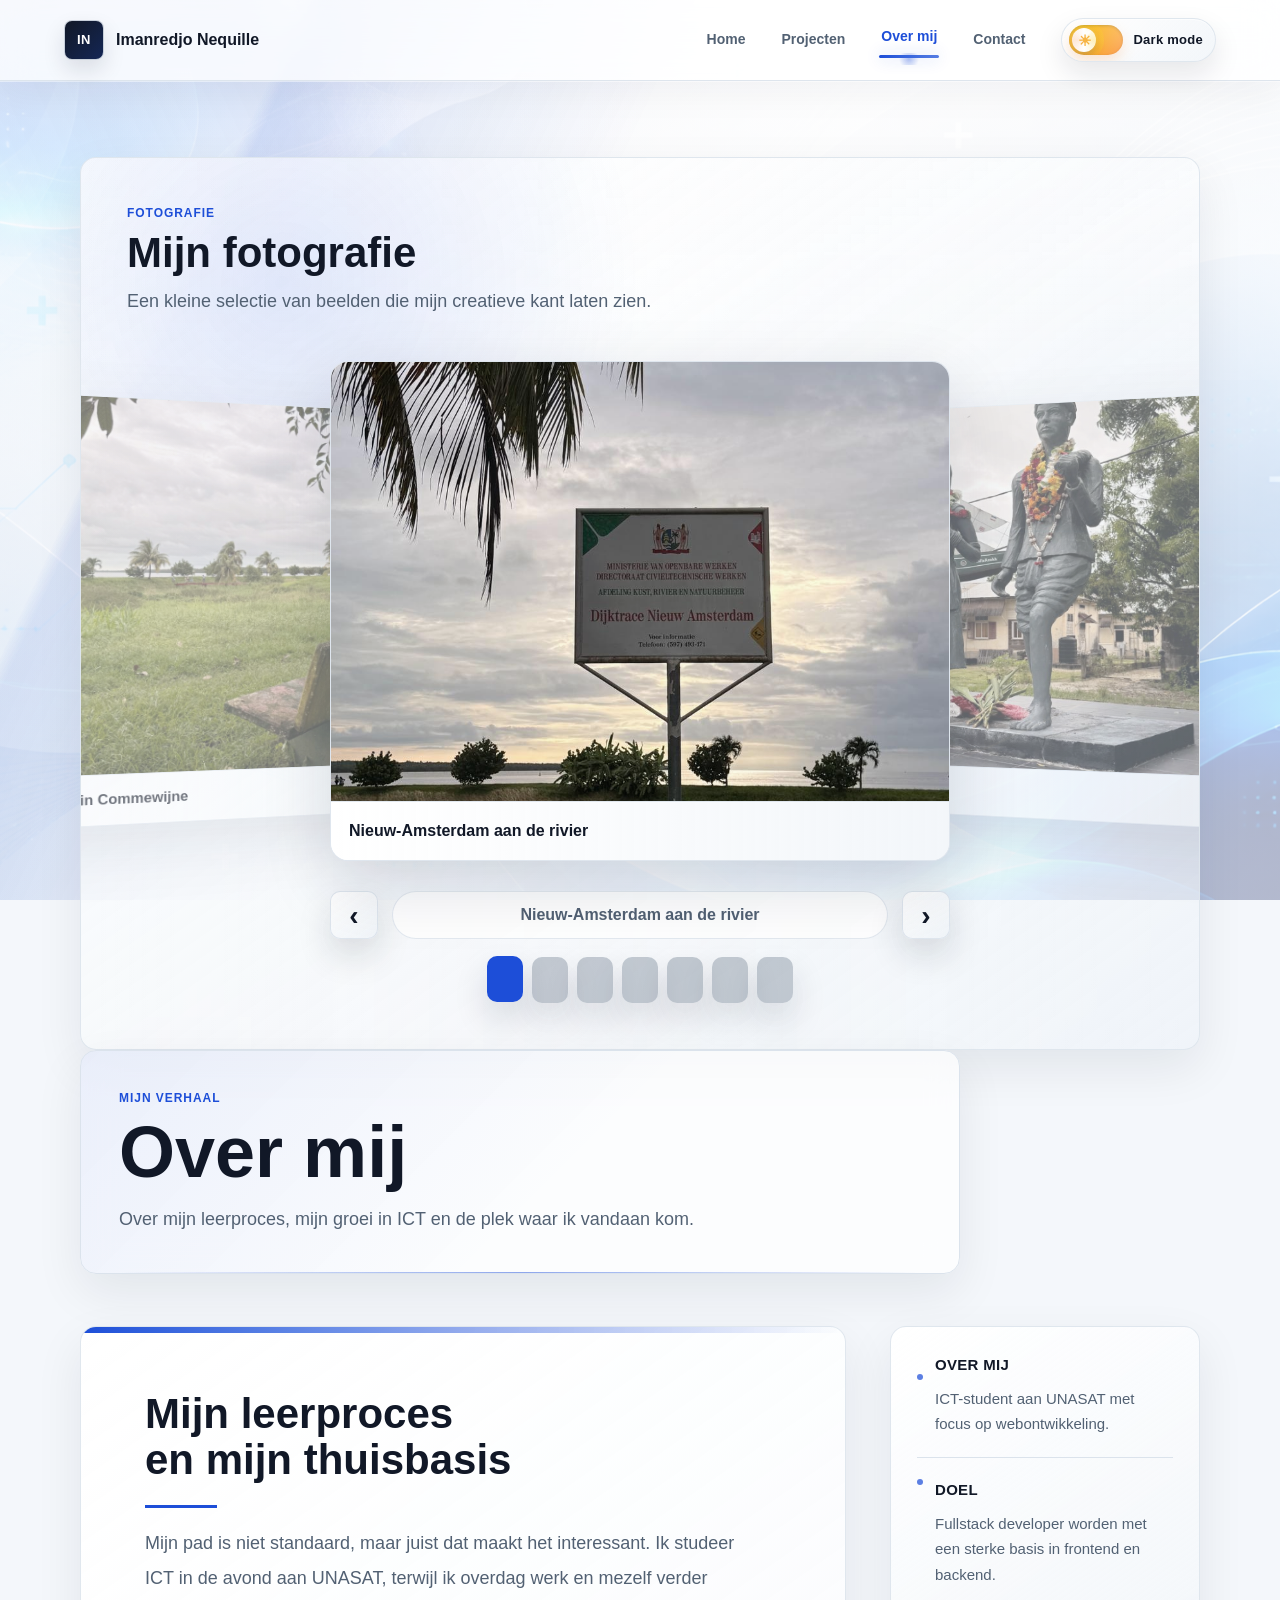
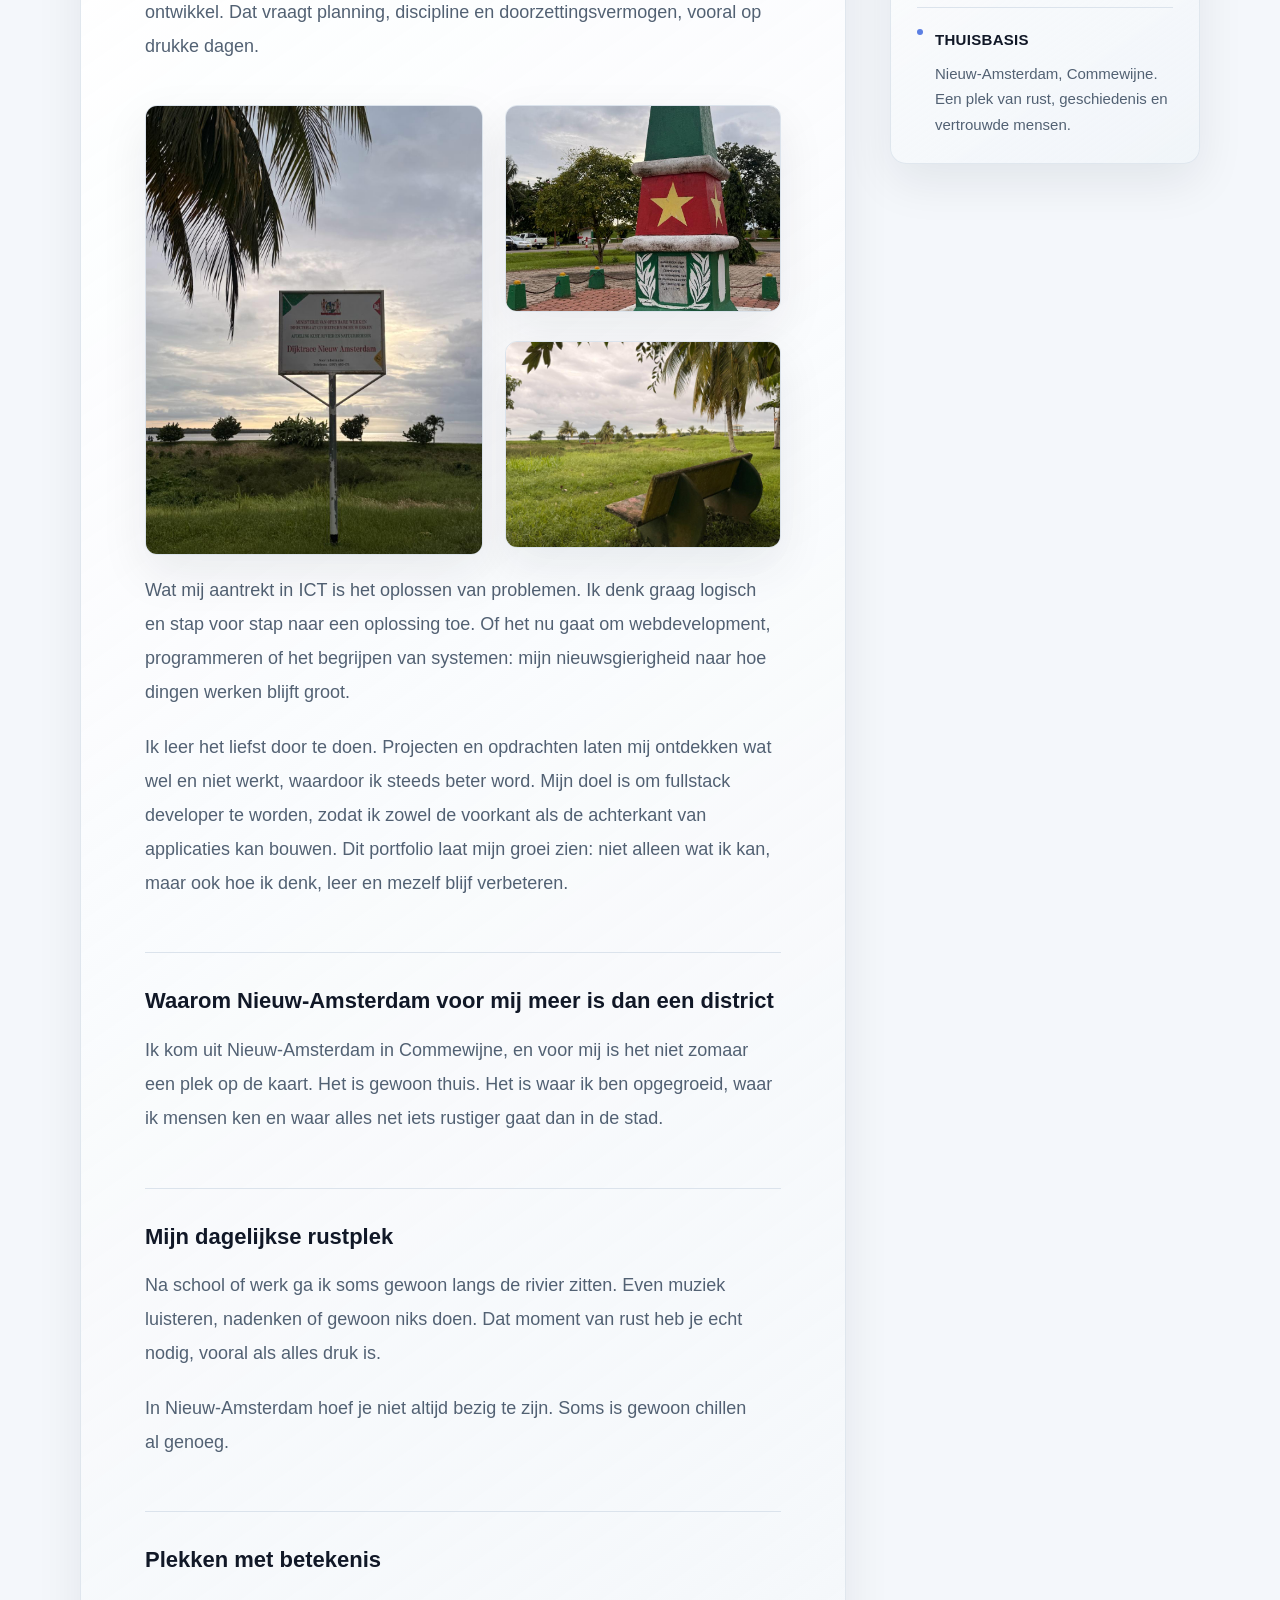
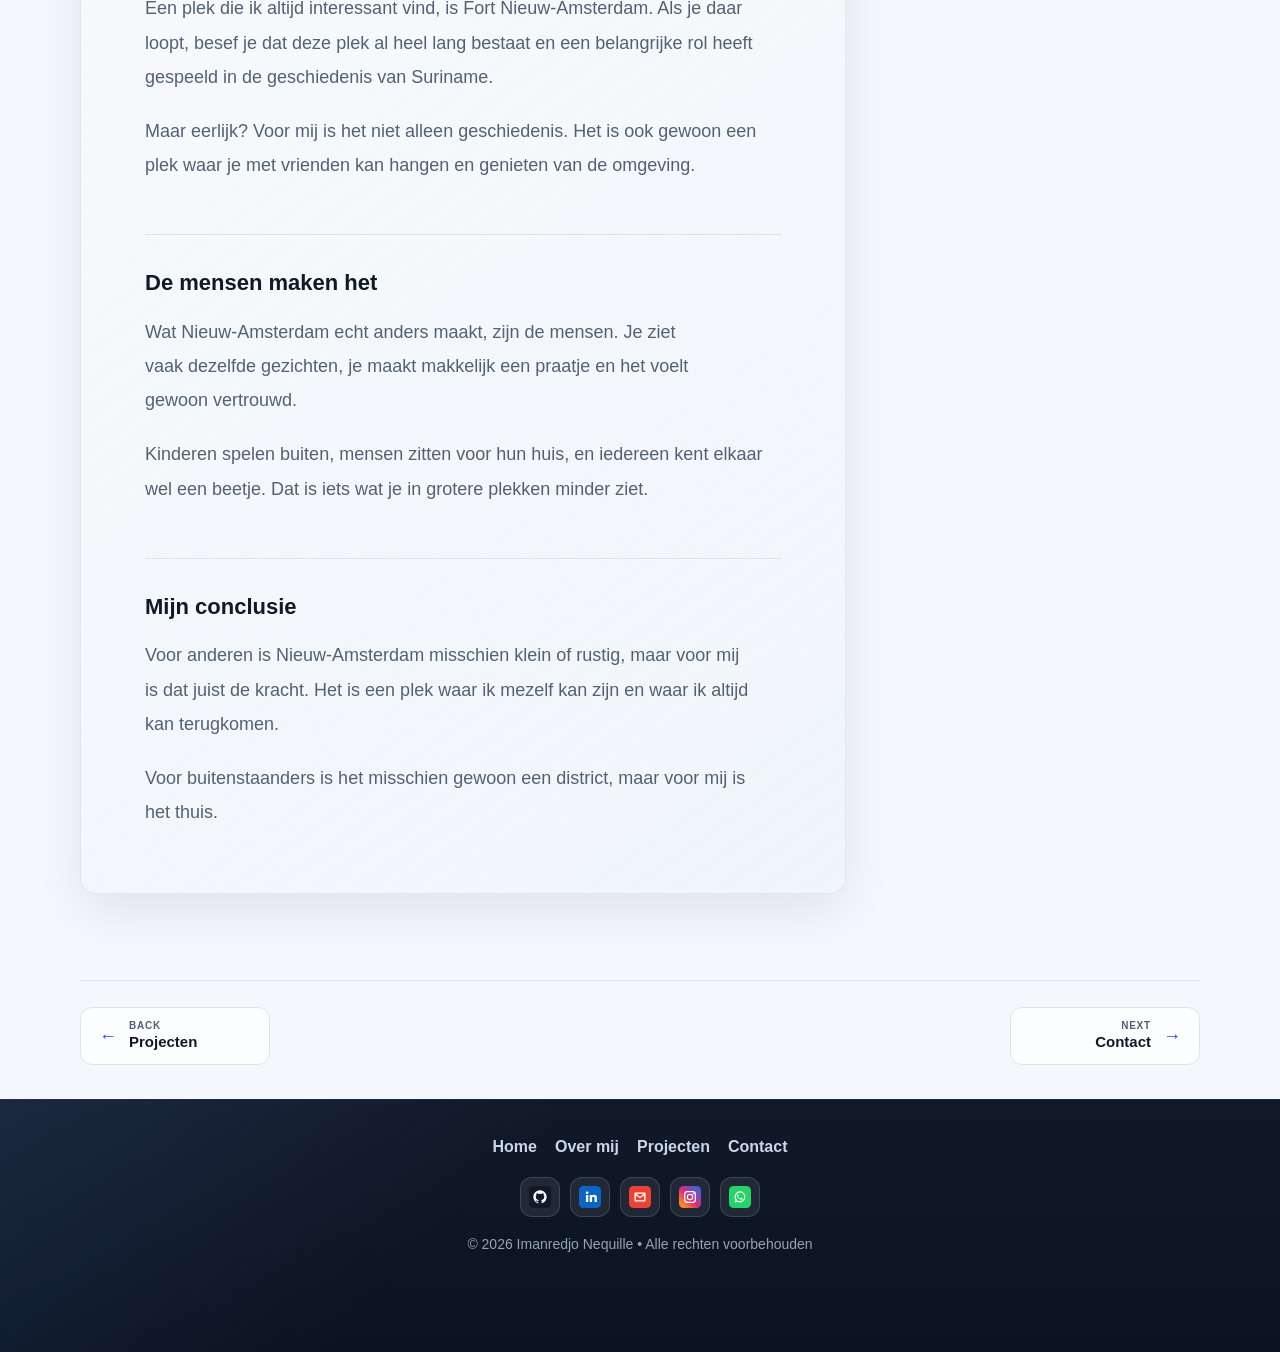
==== commit 60e11211: "Improve portfolio design and interactions" ====
--- a/blog.html
+++ b/blog.html
@@ -4,8 +4,9 @@
 <head>
     <meta charset="UTF-8">
     <meta name="viewport" content="width=device-width, initial-scale=1.0">
-    <meta name="description" content="Blog van Imanredjo Nequille over ICT, leren, groei en Nieuw-Amsterdam als thuisbasis.">
-    <title>Blog | Imanredjo Nequille</title>
+    <meta name="description" content="Over Imanredjo Nequille: ICT, leren, groei en Nieuw-Amsterdam als thuisbasis.">
+    <title>Over mij | Imanredjo Nequille</title>
+    <script src="js/theme-init.js"></script>
     <link rel="stylesheet" href="css/main.css">
     <link rel="stylesheet" href="css/blog.css">
 </head>
@@ -15,29 +16,98 @@
   <header class="site-header">
     <a class="site-brand" href="index.html">Imanredjo Nequille</a>
     <input class="nav-toggle" type="checkbox" id="nav-toggle" aria-label="Menu openen">
-    <label class="nav-toggle-label" for="nav-toggle" aria-hidden="true">
+    <label class="nav-toggle-label" for="nav-toggle" role="button" tabindex="0" aria-label="Menu openen" aria-expanded="false">
       <span></span>
       <span></span>
       <span></span>
     </label>
     <nav class="main-nav" aria-label="Hoofdnavigatie">
       <a href="index.html">Home</a>
-      <a href="blog.html" class="active">Blog</a>
       <a href="work.html">Projecten</a>
+      <a href="blog.html" class="active">Over mij</a>
       <a href="contact.html">Contact</a>
     </nav>
-    <button class="theme-toggle" type="button" aria-label="Dark mode aanzetten" aria-pressed="false">Dark mode</button>
+    <button class="theme-toggle" type="button" aria-label="Dark mode aanzetten" aria-pressed="false">
+      <span class="theme-toggle-track" aria-hidden="true">
+        <span class="theme-toggle-thumb">
+          <span class="theme-icon theme-icon-sun">☀</span>
+          <span class="theme-icon theme-icon-moon">☾</span>
+        </span>
+      </span>
+      <span class="theme-toggle-text">Dark mode</span>
+    </button>
   </header>
 
   <main class="page-shell">
-    <section class="page-hero">
+    <section class="photo-wheel-section reveal-item" aria-labelledby="photo-wheel-title">
+      <div class="photo-wheel-header">
+        <p class="eyebrow">Fotografie</p>
+        <h2 id="photo-wheel-title">Mijn fotografie</h2>
+        <p>Een kleine selectie van beelden die mijn creatieve kant laten zien.</p>
+      </div>
+
+      <div class="photo-wheel" data-photo-wheel>
+        <div class="photo-wheel-stage" tabindex="0" aria-roledescription="carousel" aria-label="Fotografie showcase">
+          <figure class="photo-wheel-slide is-active">
+            <img src="img/photography/nieuw-amsterdam-1.jpeg" alt="Nieuw-Amsterdam fotografie beeld 1" loading="lazy">
+            <figcaption>Nieuw-Amsterdam aan de rivier</figcaption>
+          </figure>
+
+          <figure class="photo-wheel-slide">
+            <img src="img/photography/nieuw-amsterdam-2.jpeg" alt="Nieuw-Amsterdam fotografie beeld 2" loading="lazy">
+            <figcaption>Rustige plekken in Commewijne</figcaption>
+          </figure>
+
+          <figure class="photo-wheel-slide">
+            <img src="img/photography/nieuw-amsterdam-3.jpeg" alt="Nieuw-Amsterdam fotografie beeld 3" loading="lazy">
+            <figcaption>Mijn thuisbasis in beeld</figcaption>
+          </figure>
+
+          <figure class="photo-wheel-slide">
+            <img src="img/photography/nieuw-amsterdam-4.jpeg" alt="Nieuw-Amsterdam fotografie beeld 4" loading="lazy">
+            <figcaption>Natuur en omgeving</figcaption>
+          </figure>
+
+          <figure class="photo-wheel-slide">
+            <img src="img/photography/nieuw-amsterdam-5.jpeg" alt="Nieuw-Amsterdam fotografie beeld 5" loading="lazy">
+            <figcaption>Verhalen uit Nieuw-Amsterdam</figcaption>
+          </figure>
+
+          <figure class="photo-wheel-slide">
+            <img src="img/photography/nieuw-amsterdam-6.jpeg" alt="Nieuw-Amsterdam fotografie beeld 6" loading="lazy">
+            <figcaption>Hengelen langs de rivier</figcaption>
+          </figure>
+
+          <figure class="photo-wheel-slide">
+            <img src="img/photography/nieuw-amsterdam-7.jpeg" alt="Nieuw-Amsterdam fotografie beeld 7" loading="lazy">
+            <figcaption>Thuis in Commewijne</figcaption>
+          </figure>
+        </div>
+
+        <div class="photo-wheel-controls" aria-label="Fotografie slider bediening">
+          <button class="photo-wheel-btn" type="button" data-photo-prev aria-label="Vorige foto">
+            <span aria-hidden="true">‹</span>
+          </button>
+
+          <p class="photo-wheel-caption" data-photo-caption aria-live="polite">Portret en compositie</p>
+
+          <button class="photo-wheel-btn" type="button" data-photo-next aria-label="Volgende foto">
+            <span aria-hidden="true">›</span>
+          </button>
+        </div>
+
+        <div class="photo-wheel-dots" data-photo-dots aria-label="Fotografie slider paginatie"></div>
+      </div>
+    </section>
+
+    <section class="page-hero reveal-item">
       <p class="eyebrow">Mijn verhaal</p>
-      <h1>Blog</h1>
+      <h1>Over mij</h1>
       <p>Over mijn leerproces, mijn groei in ICT en de plek waar ik vandaan kom.</p>
     </section>
 
     <div class="blog-wrapper">
-      <article class="blog-container">
+      <article class="blog-container reveal-item">
         <h2>Mijn leerproces en mijn thuisbasis</h2>
 
         <p>
@@ -45,6 +115,12 @@
           UNASAT, terwijl ik overdag werk en mezelf verder ontwikkel. Dat vraagt planning, discipline en
           doorzettingsvermogen, vooral op drukke dagen.
         </p>
+
+        <div class="about-photo-grid" aria-label="Beelden bij mijn verhaal">
+          <img src="img/photography/nieuw-amsterdam-1.jpeg" alt="Nieuw-Amsterdam bij mijn verhaal" loading="lazy">
+          <img src="img/photography/nieuw-amsterdam-4.jpeg" alt="Rustige omgeving in Nieuw-Amsterdam" loading="lazy">
+          <img src="img/photography/nieuw-amsterdam-7.jpeg" alt="Thuisbasis in Commewijne" loading="lazy">
+        </div>
 
         <p>
           Wat mij aantrekt in ICT is het oplossen van problemen. Ik denk graag logisch en stap voor stap naar
@@ -127,26 +203,27 @@
         </div>
       </aside>
     </div>
+
   </main>
 
   <footer class="footer">
     <div class="footer-content">
       <div class="footer-links">
         <a href="index.html">Home</a>
-        <a href="blog.html">Blog</a>
+        <a href="blog.html">Over mij</a>
         <a href="work.html">Projecten</a>
         <a href="contact.html">Contact</a>
       </div>
 
       <div class="footer-socials">
-        <a href="https://github.com/niquille5" target="_blank" rel="noopener" aria-label="GitHub"><img src="img/logo.png/github.png" alt=""></a>
-        <a href="https://www.linkedin.com/in/niquille-imanredjo-048897373/" target="_blank" rel="noopener" aria-label="LinkedIn"><img src="img/logo.png/linkedin.png" alt=""></a>
-        <a href="mailto:niquille5@gmail.com" aria-label="Email"><img src="img/logo.png/gmail.png" alt=""></a>
-        <a href="https://www.instagram.com/nicck_k_k" target="_blank" rel="noopener" aria-label="Instagram"><img src="img/logo.png/instagram.png" alt=""></a>
-        <a href="https://wa.me/5978734186" target="_blank" rel="noopener" aria-label="WhatsApp"><img src="img/logo.png/whatsapp.png" alt=""></a>
-      </div>
-
-      <p class="footer-text">&copy; 2026 Imanredjo Nequille &bull; All Rights Reserved</p>
+        <a href="https://github.com/niquille5" target="_blank" rel="noopener" aria-label="GitHub"><img src="img/social-icons/github.svg" alt=""></a>
+        <a href="https://www.linkedin.com/in/niquille-imanredjo-048897373/" target="_blank" rel="noopener" aria-label="LinkedIn"><img src="img/social-icons/linkedin.svg" alt=""></a>
+        <a href="mailto:niquille5@gmail.com" aria-label="Email"><img src="img/social-icons/email.svg" alt=""></a>
+        <a href="https://www.instagram.com/nicck_k_k" target="_blank" rel="noopener" aria-label="Instagram"><img src="img/social-icons/instagram.svg" alt=""></a>
+        <a href="https://wa.me/5978734186" target="_blank" rel="noopener" aria-label="WhatsApp"><img src="img/social-icons/whatsapp.svg" alt=""></a>
+      </div>
+
+      <p class="footer-text">&copy; 2026 Imanredjo Nequille &bull; Alle rechten voorbehouden</p>
     </div>
   </footer>
   <script src="js/site.js"></script>
--- a/css/main.css
+++ b/css/main.css
@@ -6,6 +6,9 @@
 
 :root {
   --bg: #f4f7fb;
+  --bg-top: #ffffff;
+  --bg-glow: rgba(29, 78, 216, 0.07);
+  --portfolio-bg-image: url("../img/backgrounds/portfolio-abstract-background.png");
   --surface: #ffffff;
   --surface-soft: #eef3f8;
   --ink: #111827;
@@ -14,10 +17,18 @@
   --accent: #1d4ed8;
   --accent-dark: #153e75;
   --shadow: 0 18px 45px rgba(17, 24, 39, 0.08);
-}
-
-body.dark-mode {
+  --nav-bg: rgba(255, 255, 255, 0.78);
+  --text-color: #111827;
+  --accent-color: #1d4ed8;
+  --border-color: rgba(219, 227, 236, 0.9);
+  --shadow-color: rgba(17, 24, 39, 0.12);
+  color-scheme: light;
+}
+
+html[data-theme="dark"] {
   --bg: #0b1220;
+  --bg-top: #101827;
+  --bg-glow: rgba(96, 165, 250, 0.12);
   --surface: #111827;
   --surface-soft: #182235;
   --ink: #f8fafc;
@@ -26,6 +37,12 @@
   --accent: #60a5fa;
   --accent-dark: #93c5fd;
   --shadow: 0 18px 45px rgba(0, 0, 0, 0.32);
+  --nav-bg: rgba(11, 18, 32, 0.78);
+  --text-color: #f8fafc;
+  --accent-color: #60a5fa;
+  --border-color: rgba(38, 52, 73, 0.9);
+  --shadow-color: rgba(0, 0, 0, 0.34);
+  color-scheme: dark;
 }
 
 html {
@@ -41,13 +58,37 @@
   display: flex;
   flex-direction: column;
   background:
-    linear-gradient(135deg, rgba(29, 78, 216, 0.07), transparent 34%),
-    linear-gradient(180deg, #ffffff 0, transparent 380px),
+    linear-gradient(180deg, rgba(255, 255, 255, 0.58), rgba(244, 247, 251, 0.72)),
+    linear-gradient(135deg, color-mix(in srgb, var(--bg-glow) 82%, transparent), transparent 38%),
+    linear-gradient(180deg, color-mix(in srgb, var(--bg-top) 72%, transparent) 0, transparent 430px),
+    var(--portfolio-bg-image),
     var(--bg);
+  background-attachment: fixed, fixed, scroll, fixed;
+  background-position: center, center, top, center;
+  background-repeat: no-repeat;
+  background-size: cover, cover, 100% 380px, cover;
   color: var(--ink);
   font-family: "Segoe UI", Arial, Helvetica, sans-serif;
   line-height: 1.65;
-  transition: opacity 0.28s ease, transform 0.28s ease;
+  transition:
+    background 0.62s cubic-bezier(0.2, 0.8, 0.2, 1),
+    background-color 0.62s cubic-bezier(0.2, 0.8, 0.2, 1),
+    color 0.52s cubic-bezier(0.2, 0.8, 0.2, 1),
+    opacity 0.28s ease,
+    transform 0.28s ease;
+}
+
+html[data-theme="dark"] body {
+  background:
+    linear-gradient(180deg, rgba(11, 18, 32, 0.68), rgba(11, 18, 32, 0.84)),
+    linear-gradient(135deg, color-mix(in srgb, var(--bg-glow) 88%, transparent), transparent 38%),
+    linear-gradient(180deg, color-mix(in srgb, var(--bg-top) 68%, transparent) 0, transparent 430px),
+    var(--portfolio-bg-image),
+    var(--bg);
+  background-attachment: fixed, fixed, scroll, fixed;
+  background-position: center, center, top, center;
+  background-repeat: no-repeat;
+  background-size: cover, cover, 100% 380px, cover;
 }
 
 img {
@@ -59,11 +100,122 @@
   outline-offset: 3px;
 }
 
-body.dark-mode {
-  background:
-    linear-gradient(135deg, rgba(96, 165, 250, 0.12), transparent 34%),
-    linear-gradient(180deg, #101827 0, transparent 380px),
-    var(--bg);
+html.theme-changing {
+  animation: themeSoftFade 0.62s cubic-bezier(0.2, 0.8, 0.2, 1);
+}
+
+html.theme-changing body::after {
+  content: "";
+  position: fixed;
+  inset: 0;
+  z-index: 100000;
+  pointer-events: none;
+  background:
+    radial-gradient(circle at 18% 18%, color-mix(in srgb, var(--accent) 26%, transparent), transparent 30%),
+    radial-gradient(circle at 82% 78%, color-mix(in srgb, var(--accent-dark) 20%, transparent), transparent 32%),
+    linear-gradient(
+      115deg,
+      transparent 0%,
+      rgba(255, 255, 255, 0.04) 34%,
+      rgba(255, 255, 255, 0.36) 47%,
+      color-mix(in srgb, var(--accent) 18%, transparent) 54%,
+      transparent 72%
+    );
+  mix-blend-mode: screen;
+  opacity: 0;
+  animation:
+    themeGlowSweep 0.68s cubic-bezier(0.2, 0.8, 0.2, 1) forwards,
+    themePulse 0.68s cubic-bezier(0.2, 0.8, 0.2, 1) forwards;
+  transform: translateX(-18%);
+  will-change: opacity, transform, filter;
+}
+
+html[data-theme="dark"].theme-changing body::after {
+  background:
+    radial-gradient(circle at 20% 16%, rgba(96, 165, 250, 0.26), transparent 32%),
+    radial-gradient(circle at 78% 76%, rgba(14, 165, 233, 0.18), transparent 34%),
+    linear-gradient(
+      115deg,
+      transparent 0%,
+      rgba(96, 165, 250, 0.08) 32%,
+      rgba(191, 219, 254, 0.22) 48%,
+      rgba(59, 130, 246, 0.18) 58%,
+      transparent 74%
+    );
+}
+
+html.theme-changing body {
+  animation: themePulse 0.62s cubic-bezier(0.2, 0.8, 0.2, 1);
+}
+
+@keyframes themeSoftFade {
+  0%,
+  100% {
+    filter: saturate(1) brightness(1);
+  }
+
+  45% {
+    filter: saturate(1.08) brightness(1.03);
+  }
+}
+
+@keyframes themeGlowSweep {
+  0% {
+    opacity: 0;
+    transform: translateX(-22%) scale(1.02);
+    filter: blur(18px);
+  }
+
+  42% {
+    opacity: 0.78;
+    transform: translateX(0) scale(1);
+    filter: blur(10px);
+  }
+
+  100% {
+    opacity: 0;
+    transform: translateX(18%) scale(1.02);
+    filter: blur(18px);
+  }
+}
+
+@keyframes themePulse {
+  0%,
+  100% {
+    filter: none;
+  }
+
+  45% {
+    filter: drop-shadow(0 0 18px color-mix(in srgb, var(--accent) 14%, transparent));
+  }
+}
+
+:where(
+  .site-header,
+  .main-nav,
+  .site-brand,
+  .page-hero,
+  .summary-card,
+  .feature-card,
+  .profile-card,
+  .project-card,
+  .project-detail,
+  .blog-card,
+  .contact-card,
+  .contact-form,
+  .btn,
+  .footer,
+  .page-nav a,
+  input,
+  textarea,
+  select
+) {
+  transition:
+    background-color 0.58s cubic-bezier(0.2, 0.8, 0.2, 1),
+    border-color 0.58s cubic-bezier(0.2, 0.8, 0.2, 1),
+    color 0.52s cubic-bezier(0.2, 0.8, 0.2, 1),
+    box-shadow 0.58s cubic-bezier(0.2, 0.8, 0.2, 1),
+    filter 0.58s cubic-bezier(0.2, 0.8, 0.2, 1);
 }
 
 body.slide-out-next {
@@ -82,6 +234,39 @@
 
 a {
   color: inherit;
+  transition: color 0.3s ease;
+}
+
+:where(
+  .site-header,
+  .nav-toggle-label,
+  .profile-card,
+  .skills-section,
+  .summary-card,
+  .page-hero,
+  .page-nav a,
+  .blog-container,
+  .blog-sidebar,
+  .contact-container,
+  .contact-method,
+  .availability,
+  .work-container,
+  .overview-card,
+  .project-card,
+  .project-details div,
+  .future-projects,
+  .custom-project-card,
+  .custom-project-meta div,
+  .smyle-gallery img,
+  .footer,
+  .footer-socials a
+) {
+  transition:
+    background-color 0.42s ease,
+    border-color 0.42s ease,
+    color 0.42s ease,
+    box-shadow 0.42s ease,
+    transform 0.22s ease;
 }
 
 .site-header {
@@ -91,30 +276,53 @@
   display: flex;
   align-items: center;
   justify-content: space-between;
-  gap: 32px;
-  padding: 16px clamp(20px, 5vw, 64px);
-  background: rgba(255, 255, 255, 0.92);
-  border-bottom: 1px solid rgba(219, 227, 236, 0.9);
-  backdrop-filter: blur(16px);
-  box-shadow: 0 1px 0 rgba(255, 255, 255, 0.45);
-}
-
-body.dark-mode .site-header {
-  background: rgba(11, 18, 32, 0.9);
-  border-bottom-color: rgba(38, 52, 73, 0.9);
+  gap: clamp(16px, 3vw, 34px);
+  padding: 18px clamp(20px, 5vw, 64px);
+  background: var(--nav-bg);
+  border-bottom: 1px solid var(--border-color);
+  backdrop-filter: blur(16px) saturate(1.18);
+  box-shadow:
+    0 1px 0 rgba(255, 255, 255, 0.45),
+    0 12px 36px color-mix(in srgb, var(--shadow-color) 38%, transparent);
+  animation: navbarFloatIn 0.68s 0.08s cubic-bezier(0.2, 0.8, 0.2, 1) both;
+  transition:
+    padding 0.34s cubic-bezier(0.2, 0.8, 0.2, 1),
+    background-color 0.42s ease,
+    border-color 0.42s ease,
+    box-shadow 0.42s ease,
+    backdrop-filter 0.42s ease,
+    transform 0.34s cubic-bezier(0.2, 0.8, 0.2, 1);
+}
+
+html[data-theme="dark"] .site-header {
+  box-shadow: 0 1px 0 rgba(255, 255, 255, 0.04);
+}
+
+.site-header.is-scrolled {
+  padding-top: 11px;
+  padding-bottom: 11px;
+  background: color-mix(in srgb, var(--nav-bg) 92%, var(--surface));
+  border-color: color-mix(in srgb, var(--border-color) 72%, transparent);
+  backdrop-filter: blur(28px) saturate(1.34);
+  box-shadow:
+    0 18px 48px color-mix(in srgb, var(--shadow-color) 82%, transparent),
+    0 1px 0 rgba(255, 255, 255, 0.28);
 }
 
 .site-brand {
   display: inline-flex;
   align-items: center;
   gap: 12px;
-  color: var(--ink);
+  color: var(--text-color);
   font-size: 16px;
   font-weight: 900;
   letter-spacing: 0;
   text-decoration: none;
   white-space: nowrap;
-  transition: color 0.22s ease, transform 0.22s ease;
+  transition:
+    color 0.28s ease,
+    transform 0.28s cubic-bezier(0.2, 0.8, 0.2, 1),
+    filter 0.28s ease;
 }
 
 .site-brand::before {
@@ -124,58 +332,146 @@
   display: inline-flex;
   align-items: center;
   justify-content: center;
-  border: 1px solid var(--line);
+  border: 1px solid var(--border-color);
   border-radius: 8px;
-  background: var(--ink);
+  background: linear-gradient(135deg, var(--text-color), color-mix(in srgb, var(--text-color) 74%, var(--accent-color)));
   color: var(--surface);
   font-size: 13px;
   font-weight: 900;
   letter-spacing: 0.04em;
+  box-shadow: 0 10px 22px var(--shadow-color);
+  transition:
+    transform 0.34s cubic-bezier(0.2, 0.8, 0.2, 1),
+    box-shadow 0.34s ease,
+    border-color 0.34s ease,
+    filter 0.34s ease;
 }
 
 .site-brand:hover {
-  color: var(--accent-dark);
-  transform: translateY(-1px);
+  color: var(--accent-color);
+  filter: drop-shadow(0 0 14px color-mix(in srgb, var(--accent-color) 28%, transparent));
+  transform: translateY(-2px);
+}
+
+.site-brand:hover::before {
+  border-color: color-mix(in srgb, var(--accent-color) 42%, var(--border-color));
+  box-shadow:
+    0 14px 30px var(--shadow-color),
+    0 0 28px color-mix(in srgb, var(--accent-color) 24%, transparent);
+  animation: brandGlowPulse 1.7s ease-in-out infinite;
+  transform: rotate(-3deg) scale(1.04);
 }
 
 .main-nav {
   display: flex;
   align-items: center;
-  gap: clamp(18px, 3vw, 34px);
+  justify-content: center;
+  gap: clamp(18px, 3vw, 32px);
+  margin-left: auto;
 }
 
 .main-nav a {
   position: relative;
-  padding: 6px 0;
+  padding: 9px 2px;
   color: var(--muted);
   font-size: 14px;
   font-weight: 800;
   text-decoration: none;
-  transition: color 0.22s ease, transform 0.22s ease;
+  transition:
+    color 0.28s ease,
+    transform 0.32s cubic-bezier(0.2, 0.8, 0.2, 1),
+    filter 0.28s ease;
+}
+
+.main-nav a::before {
+  content: "";
+  position: absolute;
+  left: 50%;
+  bottom: -7px;
+  width: 26px;
+  height: 12px;
+  border-radius: 999px;
+  background: radial-gradient(circle, color-mix(in srgb, var(--accent-color) 34%, transparent), transparent 70%);
+  opacity: 0;
+  transform: translateX(-50%) scale(0.72);
+  transition:
+    opacity 0.3s ease,
+    transform 0.34s cubic-bezier(0.2, 0.8, 0.2, 1);
 }
 
 .main-nav a::after {
   content: "";
   position: absolute;
-  left: 0;
-  bottom: -5px;
+  left: 50%;
+  bottom: 0;
   width: 100%;
-  height: 2px;
-  background: var(--accent);
-  transform: scaleX(0);
+  height: 3px;
+  border-radius: 999px;
+  background: linear-gradient(90deg, var(--accent-color), color-mix(in srgb, var(--accent-color) 55%, #ffffff));
+  background-size: 180% 100%;
+  transform: translateX(-50%) scaleX(0);
   transform-origin: center;
-  transition: transform 0.22s ease;
+  transition:
+    transform 0.34s cubic-bezier(0.2, 0.8, 0.2, 1),
+    box-shadow 0.34s ease;
 }
 
 .main-nav a:hover,
 .main-nav a.active {
-  color: var(--ink);
-  transform: translateY(-1px);
+  color: var(--accent-color);
+  transform: translateY(-3px);
 }
 
 .main-nav a:hover::after,
 .main-nav a.active::after {
-  transform: scaleX(1);
+  transform: translateX(-50%) scaleX(1);
+  box-shadow: 0 0 16px color-mix(in srgb, var(--accent-color) 32%, transparent);
+}
+
+.main-nav a:hover::before,
+.main-nav a.active::before {
+  opacity: 1;
+  transform: translateX(-50%) scale(1);
+}
+
+.main-nav a.active::after {
+  animation: activeUnderlineDrift 2.6s ease-in-out infinite;
+}
+
+@keyframes navbarFloatIn {
+  0% {
+    opacity: 0;
+    transform: translateY(-18px) scale(0.985);
+  }
+
+  100% {
+    opacity: 1;
+    transform: translateY(0) scale(1);
+  }
+}
+
+@keyframes brandGlowPulse {
+  0%,
+  100% {
+    filter: drop-shadow(0 0 0 color-mix(in srgb, var(--accent-color) 0%, transparent));
+  }
+
+  50% {
+    filter: drop-shadow(0 0 12px color-mix(in srgb, var(--accent-color) 42%, transparent));
+  }
+}
+
+@keyframes activeUnderlineDrift {
+  0%,
+  100% {
+    background-position: 0% 50%;
+    filter: brightness(1);
+  }
+
+  50% {
+    background-position: 100% 50%;
+    filter: brightness(1.18);
+  }
 }
 
 .nav-toggle {
@@ -192,71 +488,375 @@
   justify-content: center;
   flex-direction: column;
   gap: 5px;
-  border: 1px solid var(--line);
+  border: 1px solid var(--border-color);
   border-radius: 8px;
   background: var(--surface);
   cursor: pointer;
+  transition: background-color 0.28s ease, border-color 0.28s ease, transform 0.22s ease;
+}
+
+.nav-toggle-label:hover {
+  transform: translateY(-1px);
 }
 
 .theme-toggle {
-  min-width: 116px;
-  min-height: 38px;
-  padding: 8px 14px;
-  border-color: var(--line);
-  background: var(--surface);
+  --thumb-x: 0;
+  min-width: 142px;
+  min-height: 44px;
+  padding: 6px 12px 6px 7px;
+  border: 1px solid color-mix(in srgb, var(--line) 82%, transparent);
+  border-radius: 999px;
+  background:
+    linear-gradient(135deg, rgba(255, 255, 255, 0.88), rgba(238, 243, 248, 0.72)),
+    var(--surface);
   color: var(--ink);
-  box-shadow: none;
+  box-shadow:
+    inset 0 1px 0 rgba(255, 255, 255, 0.7),
+    0 12px 28px rgba(17, 24, 39, 0.1);
   font-size: 13px;
   letter-spacing: 0.02em;
   position: relative;
-  gap: 8px;
+  gap: 10px;
   white-space: nowrap;
-}
-
-.theme-toggle::before {
-  content: "\2600";
-  width: 18px;
-  height: 18px;
+  overflow: hidden;
+  isolation: isolate;
+  transition:
+    background-color 0.48s cubic-bezier(0.2, 0.8, 0.2, 1),
+    border-color 0.48s cubic-bezier(0.2, 0.8, 0.2, 1),
+    color 0.35s ease,
+    box-shadow 0.42s cubic-bezier(0.2, 0.8, 0.2, 1),
+    transform 0.28s cubic-bezier(0.2, 0.8, 0.2, 1);
+}
+
+.theme-toggle::after {
+  content: "";
+  position: absolute;
+  inset: -40% auto auto 24%;
+  width: 56px;
+  height: 56px;
+  border-radius: 999px;
+  background: rgba(255, 255, 255, 0.34);
+  filter: blur(14px);
+  opacity: 0.8;
+  pointer-events: none;
+  transition: transform 0.35s ease, opacity 0.35s ease;
+}
+
+.theme-toggle-track {
+  position: relative;
+  width: 54px;
+  height: 30px;
   display: inline-flex;
   align-items: center;
-  justify-content: center;
+  padding: 3px;
+  border-radius: 999px;
+  background:
+    linear-gradient(135deg, #facc15, #fb923c);
+  box-shadow:
+    inset 0 1px 3px rgba(17, 24, 39, 0.2),
+    0 6px 14px rgba(251, 146, 60, 0.24);
+  overflow: hidden;
+  transition:
+    background 0.52s cubic-bezier(0.2, 0.8, 0.2, 1),
+    box-shadow 0.52s cubic-bezier(0.2, 0.8, 0.2, 1);
+}
+
+.theme-toggle-track::before,
+.theme-toggle-track::after {
+  content: "";
+  position: absolute;
+  inset: 0;
+  pointer-events: none;
+  transition:
+    opacity 0.42s cubic-bezier(0.2, 0.8, 0.2, 1),
+    transform 0.42s cubic-bezier(0.2, 0.8, 0.2, 1);
+}
+
+.theme-toggle-track::before {
+  background:
+    radial-gradient(circle at 23% 28%, rgba(255, 255, 255, 0.95) 0 1px, transparent 2px),
+    radial-gradient(circle at 67% 35%, rgba(255, 255, 255, 0.72) 0 1px, transparent 2px),
+    radial-gradient(circle at 78% 68%, rgba(255, 255, 255, 0.82) 0 1.2px, transparent 2.5px);
+  opacity: 0;
+  transform: translateY(4px) scale(0.94);
+}
+
+.theme-toggle-track::after {
+  background:
+    radial-gradient(circle at 28% 50%, rgba(255, 255, 255, 0.28), transparent 36%),
+    linear-gradient(90deg, rgba(255, 255, 255, 0.16), transparent 58%);
+  opacity: 0.72;
+}
+
+.theme-toggle-thumb {
+  position: relative;
+  width: 24px;
+  height: 24px;
+  display: inline-grid;
+  place-items: center;
+  border-radius: 50%;
+  background: #ffffff;
+  color: #f59e0b;
+  box-shadow: 0 4px 10px rgba(17, 24, 39, 0.22);
+  transform: translateX(var(--thumb-x));
+  transition:
+    transform 0.58s cubic-bezier(0.22, 1.22, 0.36, 1),
+    color 0.32s ease,
+    background-color 0.32s ease,
+    box-shadow 0.36s ease;
+}
+
+.theme-toggle-thumb::before,
+.theme-toggle-thumb::after {
+  content: "";
+  position: absolute;
+  border-radius: inherit;
+  pointer-events: none;
+}
+
+.theme-toggle-thumb::before {
+  inset: 3px 5px auto auto;
+  width: 9px;
+  height: 4px;
+  background: rgba(255, 255, 255, 0.88);
+  filter: blur(0.2px);
+  opacity: 0.82;
+  transform: rotate(-22deg);
+  transition: opacity 0.3s ease, transform 0.3s ease;
+}
+
+.theme-toggle-thumb::after {
+  inset: -8px;
+  z-index: -1;
+  background:
+    conic-gradient(from 0deg, rgba(250, 204, 21, 0), rgba(250, 204, 21, 0.72), rgba(250, 204, 21, 0), rgba(251, 146, 60, 0.56), rgba(250, 204, 21, 0));
+  opacity: 0.44;
+  animation: sparkleFade 3.8s ease-in-out infinite;
+}
+
+.theme-icon {
+  position: absolute;
   font-size: 15px;
   line-height: 1;
-}
-
-body.dark-mode .theme-toggle::before {
-  content: "\263E";
+  transition:
+    opacity 0.26s ease,
+    transform 0.38s cubic-bezier(0.2, 0.8, 0.2, 1);
+}
+
+.theme-icon-moon {
+  opacity: 0;
+  transform: rotate(-80deg) scale(0.45);
+}
+
+.theme-toggle-text {
+  position: relative;
+  z-index: 1;
+  font-weight: 900;
 }
 
 .theme-toggle:hover {
-  background: var(--surface-soft);
-  border-color: #b9c8d9;
-  transform: translateY(-1px);
-}
-
-body.dark-mode .btn,
-body.dark-mode button {
+  border-color: color-mix(in srgb, var(--accent) 42%, var(--line));
+  box-shadow:
+    inset 0 1px 0 rgba(255, 255, 255, 0.78),
+    0 18px 38px rgba(17, 24, 39, 0.14),
+    0 0 28px rgba(251, 146, 60, 0.22);
+  transform: translateY(-2px);
+}
+
+.theme-toggle:hover .theme-toggle-thumb::before {
+  opacity: 1;
+  transform: translateX(2px) rotate(-22deg);
+}
+
+.theme-toggle:active {
+  animation: togglePress 0.24s cubic-bezier(0.2, 0.8, 0.2, 1);
+}
+
+html.theme-changing .theme-toggle {
+  animation:
+    togglePress 0.24s cubic-bezier(0.2, 0.8, 0.2, 1),
+    glowPulse 0.72s cubic-bezier(0.2, 0.8, 0.2, 1);
+}
+
+html.theme-changing .theme-toggle-thumb {
+  animation: thumbBounce 0.62s cubic-bezier(0.22, 1.22, 0.36, 1);
+}
+
+html.theme-changing .theme-icon-sun {
+  animation: iconRotateOut 0.36s cubic-bezier(0.2, 0.8, 0.2, 1);
+}
+
+html.theme-changing .theme-icon-moon {
+  animation: iconRotateIn 0.42s 0.08s cubic-bezier(0.2, 0.8, 0.2, 1);
+}
+
+html[data-theme="dark"].theme-changing .theme-icon-sun {
+  animation: iconRotateIn 0.42s 0.08s cubic-bezier(0.2, 0.8, 0.2, 1);
+}
+
+html[data-theme="dark"].theme-changing .theme-icon-moon {
+  animation: iconRotateOut 0.36s cubic-bezier(0.2, 0.8, 0.2, 1);
+}
+
+html[data-theme="dark"] .theme-toggle {
+  --thumb-x: 24px;
+  background:
+    linear-gradient(135deg, rgba(17, 24, 39, 0.92), rgba(24, 34, 53, 0.88)),
+    var(--surface);
+  border-color: rgba(148, 163, 184, 0.34);
+  color: var(--ink);
+  box-shadow:
+    inset 0 1px 0 rgba(255, 255, 255, 0.08),
+    0 14px 34px rgba(0, 0, 0, 0.34);
+}
+
+html[data-theme="dark"] .theme-toggle::after {
+  transform: translateX(34px);
+  opacity: 0.34;
+}
+
+html[data-theme="dark"] .theme-toggle-track {
+  background:
+    linear-gradient(135deg, #1e293b, #2563eb);
+  box-shadow:
+    inset 0 1px 3px rgba(0, 0, 0, 0.42),
+    0 6px 16px rgba(37, 99, 235, 0.26);
+}
+
+html[data-theme="dark"] .theme-toggle-track::before {
+  opacity: 1;
+  transform: translateY(0) scale(1);
+  animation: sparkleFade 2.8s ease-in-out infinite;
+}
+
+html[data-theme="dark"] .theme-toggle-track::after {
+  opacity: 0.28;
+}
+
+html[data-theme="dark"] .theme-toggle-thumb {
+  background: #e0f2fe;
+  color: #1d4ed8;
+  transform: translateX(var(--thumb-x));
+  box-shadow:
+    0 4px 12px rgba(0, 0, 0, 0.24),
+    0 0 18px rgba(96, 165, 250, 0.32);
+}
+
+html[data-theme="dark"] .theme-toggle-thumb::after {
+  opacity: 0;
+}
+
+html[data-theme="dark"] .theme-toggle:hover {
+  box-shadow:
+    inset 0 1px 0 rgba(255, 255, 255, 0.12),
+    0 18px 42px rgba(0, 0, 0, 0.36),
+    0 0 30px rgba(96, 165, 250, 0.28);
+}
+
+html[data-theme="dark"] .theme-icon-sun {
+  opacity: 0;
+  transform: rotate(80deg) scale(0.45);
+}
+
+html[data-theme="dark"] .theme-icon-moon {
+  opacity: 1;
+  transform: rotate(0) scale(1);
+}
+
+@keyframes togglePress {
+  0%,
+  100% {
+    transform: translateY(0) scale(1);
+  }
+
+  45% {
+    transform: translateY(1px) scale(0.97);
+  }
+}
+
+@keyframes thumbBounce {
+  0% {
+    transform: translateX(var(--thumb-x)) scale(0.92);
+  }
+
+  58% {
+    transform: translateX(var(--thumb-x)) scale(1.12);
+  }
+
+  100% {
+    transform: translateX(var(--thumb-x)) scale(1);
+  }
+}
+
+@keyframes iconRotateIn {
+  0% {
+    opacity: 0;
+    transform: rotate(-95deg) scale(0.48);
+  }
+
+  100% {
+    opacity: 1;
+    transform: rotate(0) scale(1);
+  }
+}
+
+@keyframes iconRotateOut {
+  0% {
+    opacity: 1;
+    transform: rotate(0) scale(1);
+  }
+
+  100% {
+    opacity: 0;
+    transform: rotate(95deg) scale(0.48);
+  }
+}
+
+@keyframes glowPulse {
+  0%,
+  100% {
+    filter: drop-shadow(0 0 0 color-mix(in srgb, var(--accent) 0%, transparent));
+  }
+
+  48% {
+    filter: drop-shadow(0 0 18px color-mix(in srgb, var(--accent) 42%, transparent));
+  }
+}
+
+@keyframes sparkleFade {
+  0%,
+  100% {
+    opacity: 0.42;
+    transform: rotate(0) scale(0.94);
+  }
+
+  50% {
+    opacity: 0.88;
+    transform: rotate(16deg) scale(1);
+  }
+}
+
+html[data-theme="dark"] .btn,
+html[data-theme="dark"] button:not(.theme-toggle) {
   background: #f8fafc;
   border-color: #f8fafc;
   color: #0b1220;
 }
 
-body.dark-mode .btn:hover,
-body.dark-mode button:hover {
+html[data-theme="dark"] .btn:hover,
+html[data-theme="dark"] button:not(.theme-toggle):hover {
   background: #dbeafe;
   border-color: #dbeafe;
   color: #0b1220;
 }
 
-body.dark-mode .btn-secondary,
-body.dark-mode .theme-toggle {
+html[data-theme="dark"] .btn-secondary {
   background: transparent;
   border-color: var(--line);
   color: var(--ink);
 }
 
-body.dark-mode .btn-secondary:hover,
-body.dark-mode .theme-toggle:hover {
+html[data-theme="dark"] .btn-secondary:hover {
   background: var(--surface-soft);
   border-color: #3b4b63;
   color: var(--ink);
@@ -355,7 +955,7 @@
 
 .skills-block {
   display: grid;
-  gap: 10px;
+  gap: 14px;
 }
 
 .skills-title {
@@ -410,6 +1010,25 @@
   line-height: 1.65;
 }
 
+.section-intro {
+  max-width: 720px;
+}
+
+.section-intro h2 {
+  margin-top: 8px;
+  color: var(--ink);
+  font-size: clamp(28px, 4vw, 44px);
+  line-height: 1.08;
+  text-wrap: balance;
+}
+
+.section-intro p:not(.eyebrow) {
+  margin-top: 12px;
+  color: var(--muted);
+  font-size: 17px;
+  text-wrap: pretty;
+}
+
 .homepage {
   width: min(1180px, calc(100% - 40px));
   margin: 0 auto;
@@ -470,51 +1089,32 @@
   box-shadow: var(--shadow);
 }
 
-body.dark-mode .profile-card,
-body.dark-mode .skill-badge {
+html[data-theme="dark"] .profile-card,
+html[data-theme="dark"] .skill-badge {
   background: rgba(17, 24, 39, 0.78);
 }
 
-body.dark-mode .skills-title {
+html[data-theme="dark"] .skills-title {
   color: #f8fafc;
 }
 
-body.dark-mode .skill-button {
+html[data-theme="dark"] .skill-button {
   background: rgba(248, 250, 252, 0.1);
   border-color: rgba(148, 163, 184, 0.42);
   color: #f8fafc;
 }
 
-body.dark-mode .skill-button:hover,
-body.dark-mode .skill-button.active {
+html[data-theme="dark"] .skill-button:hover,
+html[data-theme="dark"] .skill-button.active {
   background: rgba(96, 165, 250, 0.22);
   border-color: #60a5fa;
   color: #ffffff;
 }
 
-body.dark-mode .skill-description {
+html[data-theme="dark"] .skill-description {
   background: rgba(15, 23, 42, 0.9);
   border-color: rgba(148, 163, 184, 0.36);
   color: #dbeafe;
-}
-
-.profile-card::before {
-  content: "Portfolio";
-  position: absolute;
-  top: 26px;
-  left: 26px;
-  z-index: 2;
-  padding: 7px 10px;
-  border-radius: 999px;
-  background: rgba(255, 255, 255, 0.88);
-  color: var(--ink);
-  font-size: 12px;
-  font-weight: 900;
-  backdrop-filter: blur(12px);
-}
-
-body.dark-mode .profile-card::before {
-  background: rgba(17, 24, 39, 0.88);
 }
 
 .profile-card img {
@@ -525,18 +1125,25 @@
   border-radius: 6px;
 }
 
-.profile-card div {
-  padding: 18px 4px 4px;
-}
-
-.profile-card p {
-  color: var(--muted);
-}
-
-.profile-card .profile-name {
-  color: var(--ink);
-  font-size: 18px;
-  font-weight: 900;
+.skills-section {
+  display: grid;
+  grid-template-columns: minmax(0, 0.85fr) minmax(320px, 1.15fr);
+  gap: 28px;
+  align-items: start;
+  margin-top: 34px;
+  padding: clamp(24px, 4vw, 36px);
+  border: 1px solid var(--line);
+  border-radius: 8px;
+  background:
+    linear-gradient(135deg, rgba(29, 78, 216, 0.06), transparent 48%),
+    var(--surface);
+  box-shadow: 0 12px 34px rgba(17, 24, 39, 0.05);
+}
+
+html[data-theme="dark"] .skills-section {
+  background:
+    linear-gradient(135deg, rgba(96, 165, 250, 0.1), transparent 48%),
+    var(--surface);
 }
 
 .home-grid {
@@ -571,7 +1178,7 @@
 }
 
 .summary-card h3 {
-  margin-top: 22px;
+  margin-top: 18px;
   color: var(--ink);
   font-size: 22px;
   line-height: 1.2;
@@ -595,8 +1202,31 @@
   background: linear-gradient(135deg, #ffffff, #eef4ff);
 }
 
-body.dark-mode .featured-project {
+html[data-theme="dark"] .featured-project {
   background: linear-gradient(135deg, #111827, #16243a);
+}
+
+.visual-strip {
+  display: grid;
+  grid-template-columns: 1.2fr 0.9fr 0.9fr;
+  gap: 18px;
+  margin-top: 28px;
+}
+
+.visual-strip img {
+  width: 100%;
+  aspect-ratio: 4 / 3;
+  display: block;
+  object-fit: cover;
+  border: 1px solid var(--line);
+  border-radius: 8px;
+  background: var(--surface);
+  box-shadow: 0 12px 30px rgba(17, 24, 39, 0.06);
+}
+
+.visual-strip img:first-child {
+  grid-row: span 2;
+  height: 100%;
 }
 
 .footer {
@@ -655,8 +1285,8 @@
   filter: none;
 }
 
-body.dark-mode .footer-socials a,
-body.dark-mode .social-link {
+html[data-theme="dark"] .footer-socials a,
+html[data-theme="dark"] .social-link {
   background: #ffffff;
 }
 
@@ -665,8 +1295,8 @@
   transform: translateY(-2px);
 }
 
-body.dark-mode .footer-socials a:hover,
-body.dark-mode .social-link:hover {
+html[data-theme="dark"] .footer-socials a:hover,
+html[data-theme="dark"] .social-link:hover {
   background: #eaf1fb;
 }
 
@@ -707,12 +1337,12 @@
   transition: background-color 0.22s ease, color 0.22s ease, border-color 0.22s ease, transform 0.22s ease;
 }
 
-body.dark-mode .page-nav a {
+html[data-theme="dark"] .page-nav a {
   background: rgba(17, 24, 39, 0.72);
   color: var(--ink);
 }
 
-body.dark-mode .page-nav {
+html[data-theme="dark"] .page-nav {
   border-color: var(--line);
 }
 
@@ -768,13 +1398,15 @@
   transform: translateY(-2px);
 }
 
-body.dark-mode .page-nav a:hover {
+html[data-theme="dark"] .page-nav a:hover {
   background: rgba(96, 165, 250, 0.16);
 }
 
 @media (max-width: 900px) {
   .hero-panel,
-  .home-grid {
+  .home-grid,
+  .skills-section,
+  .visual-strip {
     grid-template-columns: 1fr;
   }
 
@@ -785,12 +1417,18 @@
   .profile-card {
     max-width: 440px;
   }
+
+  .visual-strip img:first-child {
+    grid-row: auto;
+    height: auto;
+  }
 }
 
 @media (max-width: 800px) {
   .site-header {
-    align-items: flex-start;
-    flex-wrap: wrap;
+    display: grid;
+    grid-template-columns: auto 1fr auto;
+    align-items: center;
     gap: 12px;
     padding: 12px 16px;
   }
@@ -808,35 +1446,159 @@
   .nav-toggle-label {
     display: flex;
     margin-left: auto;
+    order: 3;
+    position: relative;
+    z-index: 12;
+    pointer-events: auto;
+    touch-action: manipulation;
   }
 
   .theme-toggle {
-    width: 100%;
+    width: auto;
+    min-width: 96px;
+    padding-right: 9px;
     justify-content: center;
+    order: 2;
+    justify-self: end;
+  }
+
+  .theme-toggle-text {
+    display: none;
   }
 
   .main-nav {
-    width: 100%;
-    display: none;
+    width: calc(100% - 32px);
+    position: absolute;
+    top: calc(100% + 8px);
+    left: 16px;
+    right: 16px;
+    z-index: 10;
+    display: flex;
     flex-direction: column;
-    gap: 0;
-    padding-top: 10px;
-  }
-
-  .nav-toggle:checked ~ .main-nav {
-    display: flex;
+    align-items: stretch;
+    gap: 4px;
+    margin-left: 0;
+    padding: 12px;
+    border: 1px solid var(--border-color);
+    border-radius: 16px;
+    background:
+      linear-gradient(135deg, color-mix(in srgb, var(--accent-color) 8%, transparent), transparent 58%),
+      color-mix(in srgb, var(--nav-bg) 94%, var(--surface));
+    box-shadow:
+      0 24px 58px color-mix(in srgb, var(--shadow-color) 88%, transparent),
+      inset 0 1px 0 rgba(255, 255, 255, 0.2);
+    backdrop-filter: blur(26px) saturate(1.32);
+    opacity: 0;
+    pointer-events: none;
+    transform: translateY(-16px) scale(0.96);
+    transform-origin: top;
+    transition:
+      opacity 0.34s ease,
+      transform 0.42s cubic-bezier(0.2, 0.8, 0.2, 1),
+      border-color 0.34s ease,
+      background-color 0.34s ease,
+      box-shadow 0.34s ease;
+  }
+
+  .nav-toggle:checked ~ .main-nav,
+  .main-nav.is-open {
+    opacity: 1;
+    pointer-events: auto;
+    transform: translateY(0) scale(1);
   }
 
   .main-nav a {
     width: 100%;
-    padding: 11px 0;
-    border-top: 1px solid var(--line);
+    padding: 12px 14px;
+    border-radius: 10px;
+    border-top: 0;
+    opacity: 0;
+    transform: translateY(-8px);
+    transition:
+      opacity 0.32s ease,
+      transform 0.36s cubic-bezier(0.2, 0.8, 0.2, 1),
+      color 0.28s ease,
+      background-color 0.28s ease;
   }
 
   .main-nav a::after {
-    bottom: 8px;
-    width: 34px;
+    left: 14px;
+    bottom: 7px;
+    width: 38px;
     transform-origin: left;
+    transform: scaleX(0);
+  }
+
+  .main-nav a:hover,
+  .main-nav a.active {
+    background: color-mix(in srgb, var(--accent-color) 9%, transparent);
+    transform: translateY(-1px);
+  }
+
+  .main-nav a:hover::after,
+  .main-nav a.active::after {
+    transform: scaleX(1);
+  }
+
+  .nav-toggle:checked ~ .main-nav a,
+  .main-nav.is-open a {
+    opacity: 1;
+    transform: translateY(0);
+  }
+
+  .nav-toggle:checked ~ .main-nav a:nth-child(1),
+  .main-nav.is-open a:nth-child(1) {
+    transition-delay: 0.04s;
+  }
+
+  .nav-toggle:checked ~ .main-nav a:nth-child(2),
+  .main-nav.is-open a:nth-child(2) {
+    transition-delay: 0.08s;
+  }
+
+  .nav-toggle:checked ~ .main-nav a:nth-child(3),
+  .main-nav.is-open a:nth-child(3) {
+    transition-delay: 0.12s;
+  }
+
+  .nav-toggle:checked ~ .main-nav a:nth-child(4),
+  .main-nav.is-open a:nth-child(4) {
+    transition-delay: 0.16s;
+  }
+
+  .nav-toggle-label span {
+    border-radius: 999px;
+    transition:
+      transform 0.32s cubic-bezier(0.2, 0.8, 0.2, 1),
+      opacity 0.22s ease,
+      background-color 0.28s ease,
+      box-shadow 0.28s ease;
+  }
+
+  .nav-toggle:checked + .nav-toggle-label,
+  .nav-toggle-label.is-open {
+    border-color: color-mix(in srgb, var(--accent-color) 42%, var(--border-color));
+    box-shadow:
+      0 12px 30px color-mix(in srgb, var(--shadow-color) 72%, transparent),
+      0 0 22px color-mix(in srgb, var(--accent-color) 16%, transparent);
+  }
+
+  .nav-toggle:checked + .nav-toggle-label span:nth-child(1),
+  .nav-toggle-label.is-open span:nth-child(1) {
+    transform: translateY(7px) rotate(45deg);
+    background: var(--accent-color);
+  }
+
+  .nav-toggle:checked + .nav-toggle-label span:nth-child(2),
+  .nav-toggle-label.is-open span:nth-child(2) {
+    opacity: 0;
+    transform: scaleX(0.3);
+  }
+
+  .nav-toggle:checked + .nav-toggle-label span:nth-child(3),
+  .nav-toggle-label.is-open span:nth-child(3) {
+    transform: translateY(-7px) rotate(-45deg);
+    background: var(--accent-color);
   }
 
   .homepage,
@@ -880,3 +1642,874 @@
     padding-bottom: 34px;
   }
 }
+
+/* Premium portfolio polish */
+:root {
+  --radius-sm: 8px;
+  --radius-md: 12px;
+  --radius-lg: 16px;
+  --card-shadow: 0 18px 48px rgba(17, 24, 39, 0.08);
+  --card-shadow-hover: 0 26px 70px rgba(17, 24, 39, 0.14);
+  --glass-bg: rgba(255, 255, 255, 0.72);
+  --glow-line: rgba(29, 78, 216, 0.12);
+}
+
+html[data-theme="dark"] {
+  --card-shadow: 0 20px 54px rgba(0, 0, 0, 0.32);
+  --card-shadow-hover: 0 30px 78px rgba(0, 0, 0, 0.46);
+  --glass-bg: rgba(17, 24, 39, 0.66);
+  --glow-line: rgba(96, 165, 250, 0.16);
+}
+
+body::before {
+  content: "";
+  position: fixed;
+  inset: 0;
+  z-index: -1;
+  pointer-events: none;
+  background:
+    linear-gradient(115deg, transparent 0 18%, var(--glow-line) 19%, transparent 42%),
+    linear-gradient(245deg, transparent 0 54%, color-mix(in srgb, var(--accent) 8%, transparent) 62%, transparent 82%);
+  opacity: 0.8;
+}
+
+.homepage,
+.page-shell {
+  padding-top: clamp(44px, 6vw, 76px);
+}
+
+.page-hero {
+  position: relative;
+  max-width: 880px;
+  margin-bottom: clamp(34px, 5vw, 52px);
+  padding: clamp(24px, 4vw, 38px);
+  border: 1px solid var(--line);
+  border-radius: var(--radius-lg);
+  background:
+    linear-gradient(135deg, color-mix(in srgb, var(--accent) 8%, transparent), transparent 56%),
+    var(--glass-bg);
+  box-shadow: var(--card-shadow);
+  backdrop-filter: blur(18px);
+}
+
+.page-hero::after {
+  content: "";
+  position: absolute;
+  left: clamp(24px, 4vw, 38px);
+  right: clamp(24px, 4vw, 38px);
+  bottom: 0;
+  height: 1px;
+  background: linear-gradient(90deg, transparent, var(--accent), transparent);
+  opacity: 0.5;
+}
+
+.page-hero h1,
+.hero-copy h1 {
+  letter-spacing: 0;
+}
+
+.hero-panel {
+  position: relative;
+  gap: clamp(34px, 6vw, 72px);
+}
+
+.hero-copy {
+  padding-block: clamp(12px, 2vw, 28px);
+}
+
+.profile-card,
+.skills-section,
+.summary-card,
+.page-nav a,
+.visual-strip img,
+.footer-socials a {
+  border-radius: var(--radius-md);
+}
+
+.profile-card,
+.skills-section,
+.summary-card {
+  border-color: color-mix(in srgb, var(--line) 82%, transparent);
+  box-shadow: var(--card-shadow);
+  backdrop-filter: blur(14px);
+}
+
+.profile-card:hover,
+.summary-card:hover,
+.skills-section:hover {
+  border-color: color-mix(in srgb, var(--accent) 34%, var(--line));
+  box-shadow: var(--card-shadow-hover);
+}
+
+.profile-card {
+  background:
+    linear-gradient(145deg, color-mix(in srgb, var(--surface) 88%, transparent), color-mix(in srgb, var(--surface-soft) 64%, transparent));
+}
+
+.profile-card img,
+.visual-strip img {
+  border-radius: 10px;
+  transition: transform 0.42s ease, box-shadow 0.42s ease, border-color 0.42s ease;
+}
+
+.profile-card:hover img,
+.visual-strip img:hover {
+  transform: scale(1.025);
+  box-shadow: var(--card-shadow-hover);
+}
+
+.summary-card {
+  background:
+    linear-gradient(145deg, color-mix(in srgb, var(--surface) 96%, transparent), color-mix(in srgb, var(--surface-soft) 54%, transparent));
+}
+
+.summary-card:hover {
+  transform: translateY(-6px);
+}
+
+.summary-card a,
+.featured-project a {
+  position: relative;
+}
+
+.summary-card a::after,
+.featured-project a::after {
+  content: "";
+  position: absolute;
+  left: 0;
+  bottom: -3px;
+  width: 100%;
+  height: 2px;
+  border-radius: 999px;
+  background: currentColor;
+  transform: scaleX(0);
+  transform-origin: left;
+  transition: transform 0.24s ease;
+}
+
+.summary-card a:hover::after,
+.featured-project a:hover::after {
+  transform: scaleX(1);
+}
+
+.btn,
+button:not(.theme-toggle):not(#closeBtn) {
+  border-radius: 10px;
+  box-shadow: 0 16px 34px color-mix(in srgb, var(--ink) 14%, transparent);
+}
+
+.btn:hover,
+button:not(.theme-toggle):not(#closeBtn):hover {
+  box-shadow: 0 20px 42px color-mix(in srgb, var(--accent) 18%, transparent);
+}
+
+.footer {
+  background:
+    linear-gradient(135deg, rgba(96, 165, 250, 0.12), transparent 38%),
+    linear-gradient(180deg, #111827, #0b1220);
+  border-top: 1px solid rgba(255, 255, 255, 0.08);
+}
+
+.footer-socials a:hover {
+  transform: translateY(-4px) scale(1.04);
+}
+
+.reveal-item {
+  opacity: 0;
+  transform: translateY(18px);
+  transition:
+    opacity 0.64s ease,
+    transform 0.64s ease,
+    box-shadow 0.42s ease,
+    border-color 0.42s ease,
+    background-color 0.42s ease;
+}
+
+.reveal-item.is-visible {
+  opacity: 1;
+  transform: translateY(0);
+}
+
+@media (prefers-reduced-motion: reduce) {
+  *,
+  *::before,
+  *::after {
+    animation-duration: 0.01ms !important;
+    animation-iteration-count: 1 !important;
+    scroll-behavior: auto !important;
+    transition-duration: 0.01ms !important;
+  }
+
+  .reveal-item {
+    opacity: 1;
+    transform: none;
+  }
+}
+
+@media (max-width: 800px) {
+  .homepage,
+  .page-shell {
+    padding-top: 32px;
+  }
+
+  .page-hero {
+    padding: 24px;
+  }
+}
+
+/* Welcome screen */
+body.welcome-active {
+  overflow: hidden;
+}
+
+.welcome-overlay {
+  position: fixed;
+  inset: 0;
+  z-index: 99999;
+  display: grid;
+  place-items: center;
+  min-height: 100vh;
+  padding: 24px;
+  background:
+    linear-gradient(180deg, color-mix(in srgb, var(--bg-top) 72%, transparent), color-mix(in srgb, var(--bg) 86%, transparent)),
+    linear-gradient(135deg, color-mix(in srgb, var(--accent) 20%, transparent), transparent 34%),
+    linear-gradient(225deg, color-mix(in srgb, var(--accent-dark) 18%, transparent), transparent 46%),
+    var(--portfolio-bg-image),
+    linear-gradient(180deg, var(--bg-top), var(--bg));
+  background-position: center;
+  background-repeat: no-repeat;
+  background-size: cover;
+  color: var(--ink);
+  opacity: 0;
+  animation: welcome-overlay-in 0.7s ease forwards;
+  overflow: hidden;
+}
+
+.welcome-overlay[hidden] {
+  display: none;
+}
+
+.welcome-overlay.is-leaving,
+.welcome-overlay.welcome-leaving {
+  pointer-events: none;
+  animation: welcome-overlay-cinematic-out 1.28s cubic-bezier(0.76, 0, 0.24, 1) forwards;
+}
+
+.welcome-overlay::before {
+  content: "";
+  position: absolute;
+  inset: 0;
+  background:
+    linear-gradient(90deg, color-mix(in srgb, var(--line) 46%, transparent) 1px, transparent 1px),
+    linear-gradient(180deg, color-mix(in srgb, var(--line) 46%, transparent) 1px, transparent 1px);
+  background-size: 72px 72px;
+  mask-image: linear-gradient(180deg, transparent, #000 18%, #000 76%, transparent);
+  opacity: 0.28;
+}
+
+.welcome-overlay::after {
+  content: "";
+  position: absolute;
+  inset: 12%;
+  border: 1px solid color-mix(in srgb, var(--accent) 18%, transparent);
+  border-radius: 28px;
+  transform: rotate(-3deg);
+  opacity: 0.34;
+}
+
+.welcome-shapes {
+  position: absolute;
+  inset: 0;
+  pointer-events: none;
+}
+
+.welcome-shapes span {
+  position: absolute;
+  width: 10px;
+  height: 10px;
+  border: 1px solid color-mix(in srgb, var(--accent) 55%, transparent);
+  border-radius: 3px;
+  background: color-mix(in srgb, var(--surface) 26%, transparent);
+  box-shadow: 0 0 24px color-mix(in srgb, var(--accent) 20%, transparent);
+  animation: welcome-float 7s ease-in-out infinite;
+}
+
+.welcome-shapes span:nth-child(1) {
+  top: 18%;
+  left: 16%;
+}
+
+.welcome-shapes span:nth-child(2) {
+  top: 24%;
+  right: 18%;
+  width: 14px;
+  height: 14px;
+  animation-delay: -1.8s;
+}
+
+.welcome-shapes span:nth-child(3) {
+  right: 24%;
+  bottom: 20%;
+  animation-delay: -3s;
+}
+
+.welcome-shapes span:nth-child(4) {
+  left: 22%;
+  bottom: 18%;
+  width: 13px;
+  height: 13px;
+  animation-delay: -4.4s;
+}
+
+.welcome-card {
+  position: relative;
+  z-index: 1;
+  width: min(560px, 100%);
+  padding: clamp(30px, 6vw, 52px);
+  border: 1px solid color-mix(in srgb, var(--line) 74%, transparent);
+  border-radius: 20px;
+  background:
+    linear-gradient(145deg, color-mix(in srgb, var(--surface) 82%, transparent), color-mix(in srgb, var(--surface-soft) 58%, transparent));
+  box-shadow: var(--card-shadow-hover);
+  backdrop-filter: blur(22px) saturate(1.2);
+  text-align: center;
+  transform: translateY(22px) scale(0.98);
+  opacity: 0;
+  animation: welcome-card-in 0.78s 0.12s cubic-bezier(0.2, 0.8, 0.2, 1) forwards;
+}
+
+.welcome-overlay.is-leaving .welcome-card,
+.welcome-overlay.welcome-leaving .welcome-card {
+  animation: welcome-card-cinematic-out 0.58s cubic-bezier(0.76, 0, 0.24, 1) forwards;
+}
+
+.welcome-overlay.welcome-leaving::before,
+.welcome-overlay.welcome-leaving::after,
+.welcome-overlay.welcome-leaving .welcome-shapes {
+  filter: blur(8px);
+  opacity: 0.18;
+  transition: filter 0.42s ease, opacity 0.42s ease;
+}
+
+.welcome-transition-block {
+  position: absolute;
+  inset: -10% auto -10% 0;
+  z-index: 2;
+  width: 42vw;
+  min-width: 360px;
+  background:
+    linear-gradient(115deg, color-mix(in srgb, var(--accent) 95%, #38bdf8), var(--accent-dark) 48%, color-mix(in srgb, var(--accent) 72%, #ffffff));
+  box-shadow:
+    0 0 54px color-mix(in srgb, var(--accent) 38%, transparent),
+    26px 0 70px color-mix(in srgb, var(--accent-dark) 24%, transparent);
+  transform: translateX(-130%) skewX(-8deg);
+  transform-origin: left center;
+  pointer-events: none;
+}
+
+.welcome-transition-block::before {
+  content: "";
+  position: absolute;
+  inset: 0;
+  background:
+    linear-gradient(90deg, rgba(255, 255, 255, 0.28), transparent 28%, rgba(255, 255, 255, 0.16) 58%, transparent);
+  opacity: 0.76;
+}
+
+.welcome-overlay.welcome-leaving .welcome-transition-block {
+  animation: welcome-block-slide 1.16s cubic-bezier(0.76, 0, 0.24, 1) forwards;
+}
+
+body.portfolio-entering .site-header,
+body.portfolio-entering main,
+body.portfolio-entering .footer,
+body.portfolio-entering .page-nav {
+  animation: portfolio-reveal-in 0.72s 0.44s cubic-bezier(0.2, 0.8, 0.2, 1) both;
+}
+
+.welcome-kicker {
+  color: var(--accent);
+  font-size: 12px;
+  font-weight: 900;
+  letter-spacing: 0.16em;
+  text-transform: uppercase;
+}
+
+.welcome-card h1 {
+  margin-top: 12px;
+  color: var(--ink);
+  font-size: clamp(42px, 8vw, 78px);
+  line-height: 0.95;
+  letter-spacing: 0;
+  text-wrap: balance;
+}
+
+.welcome-role {
+  margin-top: 18px;
+  color: var(--ink);
+  font-size: clamp(18px, 3vw, 24px);
+  font-weight: 900;
+}
+
+.welcome-copy {
+  margin-top: 8px;
+  color: var(--muted);
+  font-size: 17px;
+}
+
+.welcome-enter {
+  position: relative;
+  isolation: isolate;
+  overflow: hidden;
+  margin-top: 28px;
+  min-width: 244px;
+  min-height: 58px;
+  gap: 14px;
+  padding: 16px 22px 16px 28px;
+  border: 1px solid color-mix(in srgb, var(--accent) 58%, rgba(255, 255, 255, 0.75));
+  border-radius: 999px;
+  background:
+    linear-gradient(135deg, rgba(255, 255, 255, 0.2), transparent 36%),
+    linear-gradient(115deg, var(--accent), #2563eb 32%, #38bdf8 58%, var(--accent-dark) 82%, var(--accent));
+  background-size: 100% 100%, 320% 320%;
+  background-position: 0 0, 0% 50%;
+  color: #ffffff;
+  box-shadow:
+    inset 0 1px 0 rgba(255, 255, 255, 0.34),
+    inset 0 -10px 22px rgba(17, 24, 39, 0.16),
+    0 18px 46px color-mix(in srgb, var(--accent) 30%, transparent),
+    0 0 0 1px rgba(255, 255, 255, 0.08);
+  font-size: 15px;
+  font-weight: 900;
+  letter-spacing: 0.01em;
+  text-shadow: 0 1px 8px rgba(15, 23, 42, 0.28);
+  animation: welcome-button-gradient 8s ease infinite;
+  transition:
+    transform 0.34s cubic-bezier(0.2, 0.8, 0.2, 1),
+    background-position 0.64s cubic-bezier(0.2, 0.8, 0.2, 1),
+    box-shadow 0.34s cubic-bezier(0.2, 0.8, 0.2, 1),
+    border-color 0.34s ease,
+    opacity 0.24s ease;
+}
+
+.welcome-enter::before {
+  content: "";
+  position: absolute;
+  inset: -45% auto -45% -55%;
+  z-index: 3;
+  width: 42%;
+  transform: translateX(0) skewX(-18deg);
+  background: linear-gradient(90deg, transparent, rgba(255, 255, 255, 0.56), transparent);
+  opacity: 0;
+  pointer-events: none;
+}
+
+.welcome-enter::after {
+  content: "";
+  position: absolute;
+  inset: 0;
+  z-index: 0;
+  border-radius: inherit;
+  background:
+    radial-gradient(circle at 35% 0%, rgba(255, 255, 255, 0.38), transparent 34%),
+    linear-gradient(115deg, color-mix(in srgb, var(--accent) 72%, #38bdf8), transparent 68%);
+  filter: blur(16px);
+  opacity: 0.48;
+  transform: scale(0.96);
+  pointer-events: none;
+  transition:
+    opacity 0.34s cubic-bezier(0.2, 0.8, 0.2, 1),
+    transform 0.34s cubic-bezier(0.2, 0.8, 0.2, 1);
+}
+
+.welcome-enter-text,
+.welcome-enter-arrow {
+  position: relative;
+  z-index: 2;
+}
+
+.welcome-enter-arrow {
+  width: 30px;
+  height: 30px;
+  display: inline-flex;
+  align-items: center;
+  justify-content: center;
+  border-radius: 50%;
+  background: rgba(255, 255, 255, 0.18);
+  box-shadow:
+    inset 0 1px 0 rgba(255, 255, 255, 0.26),
+    0 8px 18px rgba(15, 23, 42, 0.16);
+  transition:
+    transform 0.34s cubic-bezier(0.2, 0.8, 0.2, 1),
+    background-color 0.28s ease,
+    box-shadow 0.28s ease;
+}
+
+.welcome-enter:hover,
+.welcome-enter:focus-visible {
+  background-position: 0 0, 100% 50%;
+  border-color: color-mix(in srgb, var(--accent) 28%, #ffffff);
+  box-shadow:
+    inset 0 1px 0 rgba(255, 255, 255, 0.42),
+    inset 0 -12px 24px rgba(17, 24, 39, 0.12),
+    0 26px 70px color-mix(in srgb, var(--accent) 46%, transparent),
+    0 0 34px color-mix(in srgb, var(--accent) 28%, transparent);
+  transform: translateY(-3px);
+}
+
+.welcome-enter:hover::before,
+.welcome-enter:focus-visible::before {
+  opacity: 1;
+  animation: welcome-button-shimmer 0.95s ease;
+}
+
+.welcome-enter:hover::after,
+.welcome-enter:focus-visible::after {
+  opacity: 0.72;
+  transform: scale(1.04);
+}
+
+.welcome-enter:hover .welcome-enter-arrow,
+.welcome-enter:focus-visible .welcome-enter-arrow {
+  background: rgba(255, 255, 255, 0.28);
+  box-shadow:
+    inset 0 1px 0 rgba(255, 255, 255, 0.32),
+    0 10px 22px rgba(15, 23, 42, 0.2);
+  transform: translateX(7px);
+}
+
+.welcome-enter:active {
+  transform: translateY(0) scale(0.97);
+}
+
+.welcome-enter.is-clicked {
+  animation:
+    welcome-button-gradient 8s ease infinite,
+    welcome-button-click 0.42s cubic-bezier(0.2, 0.8, 0.2, 1);
+  transform: translateY(0) scale(0.97);
+}
+
+.welcome-enter.is-clicked,
+.welcome-enter:disabled {
+  cursor: wait;
+  opacity: 0.92;
+}
+
+.welcome-enter.is-clicked .welcome-enter-arrow {
+  animation: welcome-arrow-loading 0.82s ease-in-out infinite;
+}
+
+html[data-theme="dark"] .welcome-enter {
+  border-color: color-mix(in srgb, var(--accent) 52%, rgba(255, 255, 255, 0.26));
+  background:
+    linear-gradient(135deg, rgba(255, 255, 255, 0.16), transparent 38%),
+    linear-gradient(115deg, #2563eb, #0ea5e9 34%, #60a5fa 58%, #1d4ed8 82%, #38bdf8);
+  box-shadow:
+    inset 0 1px 0 rgba(255, 255, 255, 0.24),
+    inset 0 -10px 22px rgba(0, 0, 0, 0.22),
+    0 22px 58px rgba(37, 99, 235, 0.32),
+    0 0 0 1px rgba(255, 255, 255, 0.06);
+}
+
+html[data-theme="dark"] .welcome-enter:hover,
+html[data-theme="dark"] .welcome-enter:focus-visible {
+  box-shadow:
+    inset 0 1px 0 rgba(255, 255, 255, 0.34),
+    inset 0 -12px 24px rgba(0, 0, 0, 0.18),
+    0 28px 78px rgba(37, 99, 235, 0.42),
+    0 0 42px rgba(96, 165, 250, 0.3);
+}
+
+@keyframes welcome-overlay-in {
+  to {
+    opacity: 1;
+  }
+}
+
+@keyframes welcome-overlay-out {
+  to {
+    opacity: 0;
+  }
+}
+
+@keyframes welcome-overlay-cinematic-out {
+  0% {
+    opacity: 1;
+  }
+
+  56% {
+    opacity: 1;
+  }
+
+  100% {
+    opacity: 0;
+  }
+}
+
+@keyframes welcome-card-in {
+  to {
+    opacity: 1;
+    transform: translateY(0) scale(1);
+  }
+}
+
+@keyframes welcome-card-out {
+  to {
+    opacity: 0;
+    transform: translateY(8px) scale(0.96);
+  }
+}
+
+@keyframes welcome-card-cinematic-out {
+  0% {
+    opacity: 1;
+    transform: translateY(0) scale(1);
+    filter: blur(0);
+  }
+
+  100% {
+    opacity: 0;
+    transform: translateY(10px) scale(0.94);
+    filter: blur(5px);
+  }
+}
+
+@keyframes welcome-block-slide {
+  0% {
+    transform: translateX(-130%) skewX(-8deg);
+  }
+
+  42% {
+    transform: translateX(0%) skewX(-8deg);
+  }
+
+  62% {
+    transform: translateX(78vw) skewX(-8deg) scaleX(1.9);
+  }
+
+  100% {
+    transform: translateX(142vw) skewX(-8deg) scaleX(1);
+  }
+}
+
+@keyframes portfolio-reveal-in {
+  0% {
+    opacity: 0;
+    transform: translateY(18px);
+    filter: blur(8px);
+  }
+
+  100% {
+    opacity: 1;
+    transform: translateY(0);
+    filter: blur(0);
+  }
+}
+
+.page-transition-block {
+  position: fixed;
+  inset: -10% auto -10% 0;
+  z-index: 100000;
+  width: 42vw;
+  min-width: 360px;
+  pointer-events: none;
+  background:
+    linear-gradient(115deg, color-mix(in srgb, var(--accent) 95%, #38bdf8), var(--accent-dark) 48%, color-mix(in srgb, var(--accent) 72%, #ffffff));
+  box-shadow:
+    0 0 54px color-mix(in srgb, var(--accent) 38%, transparent),
+    26px 0 70px color-mix(in srgb, var(--accent-dark) 24%, transparent);
+  transform: translateX(-130%) skewX(-8deg);
+  transform-origin: left center;
+  animation: page-transition-slide 0.74s cubic-bezier(0.76, 0, 0.24, 1) forwards;
+}
+
+.page-transition-block::before {
+  content: "";
+  position: absolute;
+  inset: 0;
+  background:
+    linear-gradient(90deg, rgba(255, 255, 255, 0.28), transparent 28%, rgba(255, 255, 255, 0.16) 58%, transparent);
+  opacity: 0.74;
+}
+
+body.page-transitioning .site-header,
+body.page-transitioning main,
+body.page-transitioning .footer,
+body.page-transitioning .page-nav {
+  animation: page-content-out 0.38s cubic-bezier(0.76, 0, 0.24, 1) forwards;
+}
+
+html.page-transition-incoming body:not(.page-arriving) .site-header,
+html.page-transition-incoming body:not(.page-arriving) main,
+html.page-transition-incoming body:not(.page-arriving) .footer,
+html.page-transition-incoming body:not(.page-arriving) .page-nav {
+  opacity: 0;
+  transform: translateY(14px);
+  filter: blur(8px);
+}
+
+body.page-arriving .site-header,
+body.page-arriving main,
+body.page-arriving .footer,
+body.page-arriving .page-nav {
+  animation: portfolio-reveal-in 0.62s cubic-bezier(0.2, 0.8, 0.2, 1) both;
+}
+
+@keyframes page-transition-slide {
+  0% {
+    transform: translateX(-130%) skewX(-8deg);
+  }
+
+  46% {
+    transform: translateX(0%) skewX(-8deg);
+  }
+
+  68% {
+    transform: translateX(82vw) skewX(-8deg) scaleX(1.85);
+  }
+
+  100% {
+    transform: translateX(142vw) skewX(-8deg) scaleX(1);
+  }
+}
+
+@keyframes page-content-out {
+  to {
+    opacity: 0;
+    transform: translateY(-10px);
+    filter: blur(5px);
+  }
+}
+
+@keyframes welcome-float {
+  0%,
+  100% {
+    transform: translateY(0) rotate(0);
+  }
+
+  50% {
+    transform: translateY(-18px) rotate(10deg);
+  }
+}
+
+@keyframes welcome-button-gradient {
+  0%,
+  100% {
+    background-position: 0 0, 0% 50%;
+  }
+
+  50% {
+    background-position: 0 0, 100% 50%;
+  }
+}
+
+@keyframes welcome-button-shimmer {
+  from {
+    transform: translateX(0) skewX(-18deg);
+  }
+
+  to {
+    transform: translateX(360%) skewX(-18deg);
+  }
+}
+
+@keyframes welcome-button-click {
+  0% {
+    box-shadow:
+      inset 0 1px 0 rgba(255, 255, 255, 0.42),
+      inset 0 -12px 24px rgba(17, 24, 39, 0.12),
+      0 26px 70px color-mix(in srgb, var(--accent) 46%, transparent),
+      0 0 34px color-mix(in srgb, var(--accent) 28%, transparent);
+  }
+
+  52% {
+    box-shadow:
+      inset 0 1px 0 rgba(255, 255, 255, 0.5),
+      inset 0 -8px 18px rgba(17, 24, 39, 0.12),
+      0 14px 38px color-mix(in srgb, var(--accent) 30%, transparent),
+      0 0 18px color-mix(in srgb, var(--accent) 22%, transparent);
+  }
+
+  100% {
+    box-shadow:
+      inset 0 1px 0 rgba(255, 255, 255, 0.34),
+      inset 0 -10px 22px rgba(17, 24, 39, 0.16),
+      0 18px 46px color-mix(in srgb, var(--accent) 30%, transparent),
+      0 0 0 1px rgba(255, 255, 255, 0.08);
+  }
+}
+
+@keyframes welcome-arrow-loading {
+  0%,
+  100% {
+    transform: translateX(0);
+  }
+
+  50% {
+    transform: translateX(7px);
+  }
+}
+
+@media (max-width: 620px) {
+  .welcome-card {
+    border-radius: 16px;
+  }
+
+  .welcome-enter {
+    width: min(100%, 280px);
+    min-width: 0;
+    min-height: 52px;
+    padding: 14px 18px 14px 22px;
+    font-size: 14px;
+  }
+
+  .welcome-enter-arrow {
+    width: 28px;
+    height: 28px;
+  }
+
+  .welcome-overlay::after {
+    inset: 8%;
+  }
+}
+
+@media (prefers-reduced-motion: reduce) {
+  .welcome-overlay,
+  .welcome-overlay.is-leaving,
+  .welcome-overlay.welcome-leaving,
+  .welcome-card,
+  .welcome-overlay.is-leaving .welcome-card,
+  .welcome-overlay.welcome-leaving .welcome-card,
+  .welcome-overlay.welcome-leaving .welcome-transition-block,
+  .welcome-enter,
+  .welcome-enter::before,
+  .welcome-enter::after,
+  .welcome-enter.is-clicked .welcome-enter-arrow,
+  body.portfolio-entering .site-header,
+  body.portfolio-entering main,
+  body.portfolio-entering .footer,
+  body.portfolio-entering .page-nav,
+  body.page-transitioning .site-header,
+  body.page-transitioning main,
+  body.page-transitioning .footer,
+  body.page-transitioning .page-nav,
+  body.page-arriving .site-header,
+  body.page-arriving main,
+  body.page-arriving .footer,
+  body.page-arriving .page-nav,
+  .site-header,
+  .site-brand:hover::before,
+  .main-nav a.active::after,
+  .page-transition-block,
+  .welcome-shapes span {
+    animation: none;
+  }
+
+  .welcome-overlay,
+  .welcome-card,
+  .welcome-transition-block,
+  .page-transition-block {
+    opacity: 1;
+    transform: none;
+  }
+}
--- a/css/blog.css
+++ b/css/blog.css
@@ -61,6 +61,30 @@
   font-size: 18px;
   line-height: 1.85;
   text-wrap: pretty;
+}
+
+.about-photo-grid {
+  display: grid;
+  grid-template-columns: 1.1fr 0.9fr;
+  gap: 16px;
+  margin: 28px 0 8px;
+}
+
+.about-photo-grid img {
+  width: 100%;
+  aspect-ratio: 4 / 3;
+  display: block;
+  object-fit: cover;
+  border: 1px solid var(--line);
+  border-radius: 8px;
+  background: var(--surface);
+  box-shadow: 0 12px 28px rgba(17, 24, 39, 0.06);
+}
+
+.about-photo-grid img:first-child {
+  grid-row: span 2;
+  height: 100%;
+  aspect-ratio: auto;
 }
 
 .blog-sidebar {
@@ -73,7 +97,7 @@
   background: linear-gradient(180deg, #ffffff, #f7faff);
 }
 
-body.dark-mode .blog-sidebar {
+html[data-theme="dark"] .blog-sidebar {
   background: linear-gradient(180deg, #111827, #132033);
 }
 
@@ -104,12 +128,468 @@
   line-height: 1.7;
 }
 
+.photo-wheel-section {
+  grid-column: 1 / -1;
+  position: relative;
+  padding: clamp(26px, 5vw, 46px);
+  border: 1px solid color-mix(in srgb, var(--line) 86%, transparent);
+  border-radius: var(--radius-lg, 16px);
+  background:
+    radial-gradient(circle at 18% 14%, color-mix(in srgb, var(--accent) 13%, transparent), transparent 30%),
+    linear-gradient(145deg, color-mix(in srgb, var(--surface) 95%, transparent), color-mix(in srgb, var(--surface-soft) 64%, transparent));
+  box-shadow: var(--card-shadow, 0 18px 48px rgba(17, 24, 39, 0.08));
+  overflow: hidden;
+}
+
+html[data-theme="dark"] .photo-wheel-section {
+  background:
+    radial-gradient(circle at 18% 14%, rgba(96, 165, 250, 0.18), transparent 32%),
+    linear-gradient(145deg, rgba(17, 24, 39, 0.94), rgba(15, 23, 42, 0.82));
+}
+
+.photo-wheel-section::before {
+  content: "";
+  position: absolute;
+  inset: 0;
+  pointer-events: none;
+  background:
+    linear-gradient(90deg, transparent, rgba(255, 255, 255, 0.16), transparent),
+    linear-gradient(180deg, rgba(255, 255, 255, 0.14), transparent 36%);
+  opacity: 0.72;
+}
+
+html[data-theme="dark"] .photo-wheel-section::before {
+  opacity: 0.28;
+}
+
+.photo-wheel-header,
+.photo-wheel {
+  position: relative;
+  z-index: 1;
+}
+
+.photo-wheel-header {
+  max-width: 720px;
+  margin-bottom: clamp(28px, 5vw, 44px);
+}
+
+.photo-wheel-header h2 {
+  margin-top: 6px;
+  color: var(--ink);
+  font-size: clamp(28px, 4vw, 42px);
+  line-height: 1.08;
+}
+
+.photo-wheel-header p:not(.eyebrow) {
+  margin-top: 12px;
+  color: var(--muted);
+  font-size: clamp(16px, 1.8vw, 18px);
+}
+
+.photo-wheel {
+  --wheel-height: clamp(330px, 48vw, 500px);
+}
+
+.photo-wheel-stage {
+  position: relative;
+  height: var(--wheel-height);
+  perspective: 1200px;
+  outline: none;
+}
+
+.photo-wheel-stage:focus-visible {
+  outline: 3px solid color-mix(in srgb, var(--accent) 34%, transparent);
+  outline-offset: 8px;
+  border-radius: 18px;
+}
+
+.photo-wheel-slide {
+  position: absolute;
+  left: 50%;
+  top: 0;
+  width: min(68vw, 620px);
+  height: 100%;
+  margin: 0;
+  display: grid;
+  grid-template-rows: 1fr auto;
+  border: 1px solid color-mix(in srgb, var(--line) 88%, transparent);
+  border-radius: 18px;
+  background:
+    linear-gradient(180deg, rgba(255, 255, 255, 0.72), rgba(255, 255, 255, 0.42)),
+    var(--surface);
+  box-shadow: 0 24px 70px color-mix(in srgb, var(--ink) 14%, transparent);
+  opacity: 0;
+  overflow: hidden;
+  transform: translateX(-50%) translateX(var(--slide-x, 0)) rotateY(var(--slide-rotate, 0deg)) scale(var(--slide-scale, 0.68));
+  transform-style: preserve-3d;
+  transition:
+    opacity 0.62s cubic-bezier(0.2, 0.8, 0.2, 1),
+    transform 0.72s cubic-bezier(0.2, 0.8, 0.2, 1),
+    filter 0.52s cubic-bezier(0.2, 0.8, 0.2, 1),
+    box-shadow 0.52s cubic-bezier(0.2, 0.8, 0.2, 1);
+  will-change: transform, opacity;
+}
+
+html[data-theme="dark"] .photo-wheel-slide {
+  background:
+    linear-gradient(180deg, rgba(30, 41, 59, 0.86), rgba(15, 23, 42, 0.62)),
+    var(--surface);
+  box-shadow: 0 26px 80px rgba(0, 0, 0, 0.42);
+}
+
+.photo-wheel-slide img {
+  width: 100%;
+  height: 100%;
+  min-height: 0;
+  display: block;
+  object-fit: cover;
+  filter: saturate(0.92) contrast(0.96);
+  transition: transform 0.58s cubic-bezier(0.2, 0.8, 0.2, 1), filter 0.58s ease;
+}
+
+.photo-wheel-slide figcaption {
+  padding: 16px 18px;
+  color: var(--ink);
+  font-weight: 800;
+  background:
+    linear-gradient(90deg, color-mix(in srgb, var(--surface) 90%, transparent), color-mix(in srgb, var(--surface-soft) 70%, transparent));
+  border-top: 1px solid color-mix(in srgb, var(--line) 78%, transparent);
+}
+
+.photo-wheel-slide.is-active {
+  --slide-x: 0%;
+  --slide-rotate: 0deg;
+  --slide-scale: 1;
+  z-index: 5;
+  opacity: 1;
+  filter: none;
+}
+
+.photo-wheel-slide.is-prev {
+  --slide-x: -55%;
+  --slide-rotate: 18deg;
+  --slide-scale: 0.82;
+  z-index: 3;
+  opacity: 0.58;
+  filter: saturate(0.84) blur(0.2px);
+}
+
+.photo-wheel-slide.is-next {
+  --slide-x: 55%;
+  --slide-rotate: -18deg;
+  --slide-scale: 0.82;
+  z-index: 3;
+  opacity: 0.58;
+  filter: saturate(0.84) blur(0.2px);
+}
+
+.photo-wheel-slide.is-far {
+  --slide-scale: 0.62;
+  z-index: 1;
+  opacity: 0;
+  pointer-events: none;
+}
+
+.photo-wheel-slide.is-active:hover {
+  box-shadow: var(--card-shadow-hover, 0 26px 70px rgba(17, 24, 39, 0.14));
+}
+
+.photo-wheel-slide.is-active:hover img {
+  transform: scale(1.035);
+  filter: saturate(1.05) contrast(1.02);
+}
+
+.photo-wheel-controls {
+  width: min(620px, 100%);
+  margin: clamp(22px, 4vw, 30px) auto 0;
+  display: grid;
+  grid-template-columns: 48px minmax(0, 1fr) 48px;
+  gap: 14px;
+  align-items: center;
+}
+
+.photo-wheel-btn {
+  width: 48px;
+  height: 48px;
+  display: inline-grid;
+  place-items: center;
+  border: 1px solid color-mix(in srgb, var(--line) 88%, transparent);
+  border-radius: 999px;
+  color: var(--ink);
+  background:
+    linear-gradient(145deg, color-mix(in srgb, var(--surface) 92%, transparent), color-mix(in srgb, var(--surface-soft) 78%, transparent));
+  box-shadow: 0 14px 32px color-mix(in srgb, var(--ink) 12%, transparent);
+  cursor: pointer;
+  transition:
+    transform 0.24s cubic-bezier(0.2, 0.8, 0.2, 1),
+    border-color 0.24s ease,
+    box-shadow 0.24s ease,
+    color 0.24s ease;
+}
+
+.photo-wheel-btn span {
+  display: block;
+  font-size: 28px;
+  line-height: 1;
+  transform: translateY(-1px);
+}
+
+.photo-wheel-btn:hover {
+  color: var(--accent);
+  border-color: color-mix(in srgb, var(--accent) 46%, var(--line));
+  box-shadow: 0 18px 40px color-mix(in srgb, var(--accent) 18%, transparent);
+  transform: translateY(-2px);
+}
+
+.photo-wheel-btn:active {
+  transform: translateY(0) scale(0.96);
+}
+
+.photo-wheel-caption {
+  min-height: 48px;
+  display: grid;
+  place-items: center;
+  padding: 10px 18px;
+  border: 1px solid color-mix(in srgb, var(--line) 78%, transparent);
+  border-radius: 999px;
+  color: var(--muted);
+  background: color-mix(in srgb, var(--surface) 82%, transparent);
+  font-weight: 800;
+  text-align: center;
+  box-shadow: inset 0 1px 0 rgba(255, 255, 255, 0.34);
+}
+
+.photo-wheel-dots {
+  margin-top: 18px;
+  display: flex;
+  justify-content: center;
+  gap: 9px;
+}
+
+.photo-wheel-dot {
+  width: 10px;
+  height: 10px;
+  border: 0;
+  border-radius: 999px;
+  background: color-mix(in srgb, var(--muted) 32%, transparent);
+  cursor: pointer;
+  transition:
+    width 0.28s cubic-bezier(0.2, 0.8, 0.2, 1),
+    background-color 0.28s ease,
+    transform 0.28s ease;
+}
+
+.photo-wheel-dot:hover,
+.photo-wheel-dot.is-active {
+  width: 28px;
+  background: var(--accent);
+  transform: translateY(-1px);
+}
+
 @media (max-width: 900px) {
-  .blog-wrapper {
+  .blog-wrapper,
+  .about-photo-grid {
     grid-template-columns: 1fr;
   }
 
   .blog-sidebar {
     position: static;
   }
-}
+
+  .about-photo-grid img:first-child {
+    grid-row: auto;
+    height: auto;
+    aspect-ratio: 4 / 3;
+  }
+
+  .photo-wheel {
+    --wheel-height: clamp(300px, 70vw, 440px);
+  }
+
+  .photo-wheel-slide {
+    width: min(78vw, 540px);
+  }
+
+  .photo-wheel-slide.is-prev {
+    --slide-x: -48%;
+    --slide-scale: 0.78;
+  }
+
+  .photo-wheel-slide.is-next {
+    --slide-x: 48%;
+    --slide-scale: 0.78;
+  }
+}
+
+/* Blog/About page premium polish */
+.blog-wrapper {
+  gap: clamp(26px, 4vw, 44px);
+}
+
+.blog-container,
+.blog-sidebar {
+  border-radius: var(--radius-lg, 16px);
+  background:
+    linear-gradient(145deg, color-mix(in srgb, var(--surface) 97%, transparent), color-mix(in srgb, var(--surface-soft) 56%, transparent));
+  box-shadow: var(--card-shadow, 0 18px 48px rgba(17, 24, 39, 0.08));
+}
+
+html[data-theme="dark"] .blog-container,
+html[data-theme="dark"] .blog-sidebar {
+  background:
+    linear-gradient(145deg, rgba(17, 24, 39, 0.92), rgba(24, 34, 53, 0.78));
+}
+
+.blog-container {
+  max-width: 100%;
+  border-color: color-mix(in srgb, var(--line) 86%, transparent);
+}
+
+.blog-container::before {
+  height: 6px;
+  background: linear-gradient(90deg, var(--accent), color-mix(in srgb, var(--accent) 48%, #ffffff), transparent);
+}
+
+.blog-container h2 {
+  letter-spacing: 0;
+}
+
+.blog-container h3 {
+  margin-top: clamp(34px, 5vw, 52px);
+  padding-top: clamp(24px, 4vw, 34px);
+}
+
+.blog-container p {
+  max-width: 74ch;
+  font-size: clamp(17px, 1.8vw, 18px);
+  line-height: 1.9;
+}
+
+.blog-container p + p {
+  margin-top: 20px;
+}
+
+.about-photo-grid {
+  gap: clamp(14px, 3vw, 22px);
+  margin: clamp(28px, 5vw, 42px) 0 12px;
+}
+
+.about-photo-grid img {
+  border-radius: var(--radius-md, 12px);
+  box-shadow: var(--card-shadow, 0 18px 48px rgba(17, 24, 39, 0.08));
+  transition: transform 0.42s ease, box-shadow 0.42s ease, filter 0.42s ease;
+}
+
+.about-photo-grid img:hover {
+  filter: saturate(1.06) contrast(1.02);
+  box-shadow: var(--card-shadow-hover, 0 26px 70px rgba(17, 24, 39, 0.14));
+  transform: translateY(-5px) scale(1.015);
+}
+
+.blog-sidebar {
+  top: 110px;
+  padding: 26px;
+  border-color: color-mix(in srgb, var(--line) 86%, transparent);
+}
+
+.blog-sidebar div {
+  position: relative;
+  padding: 20px 0;
+}
+
+.blog-sidebar div::before {
+  content: "";
+  position: absolute;
+  left: 0;
+  top: 21px;
+  width: 6px;
+  height: 6px;
+  border-radius: 50%;
+  background: var(--accent);
+  opacity: 0.72;
+}
+
+.blog-sidebar h3,
+.blog-sidebar p {
+  padding-left: 18px;
+}
+
+.blog-sidebar h3 {
+  color: var(--ink);
+}
+
+.blog-sidebar p {
+  font-size: 15px;
+}
+
+@media (max-width: 900px) {
+  .blog-container,
+  .blog-sidebar {
+    border-radius: 14px;
+  }
+
+  .blog-container {
+    padding: 28px;
+  }
+}
+
+@media (max-width: 560px) {
+  .blog-container {
+    padding: 24px;
+  }
+
+  .blog-container p {
+    font-size: 16px;
+    line-height: 1.82;
+  }
+
+  .photo-wheel-section {
+    padding: 22px 16px;
+  }
+
+  .photo-wheel {
+    --wheel-height: 330px;
+  }
+
+  .photo-wheel-slide {
+    width: min(84vw, 360px);
+    border-radius: 14px;
+  }
+
+  .photo-wheel-slide.is-prev {
+    --slide-x: -38%;
+    --slide-rotate: 12deg;
+    opacity: 0.34;
+  }
+
+  .photo-wheel-slide.is-next {
+    --slide-x: 38%;
+    --slide-rotate: -12deg;
+    opacity: 0.34;
+  }
+
+  .photo-wheel-controls {
+    grid-template-columns: 44px minmax(0, 1fr) 44px;
+    gap: 10px;
+  }
+
+  .photo-wheel-btn {
+    width: 44px;
+    height: 44px;
+  }
+
+  .photo-wheel-caption {
+    min-height: 44px;
+    padding-inline: 12px;
+    font-size: 14px;
+  }
+}
+
+@media (prefers-reduced-motion: reduce) {
+  .photo-wheel-slide,
+  .photo-wheel-slide img,
+  .photo-wheel-btn,
+  .photo-wheel-dot {
+    transition: none;
+  }
+}
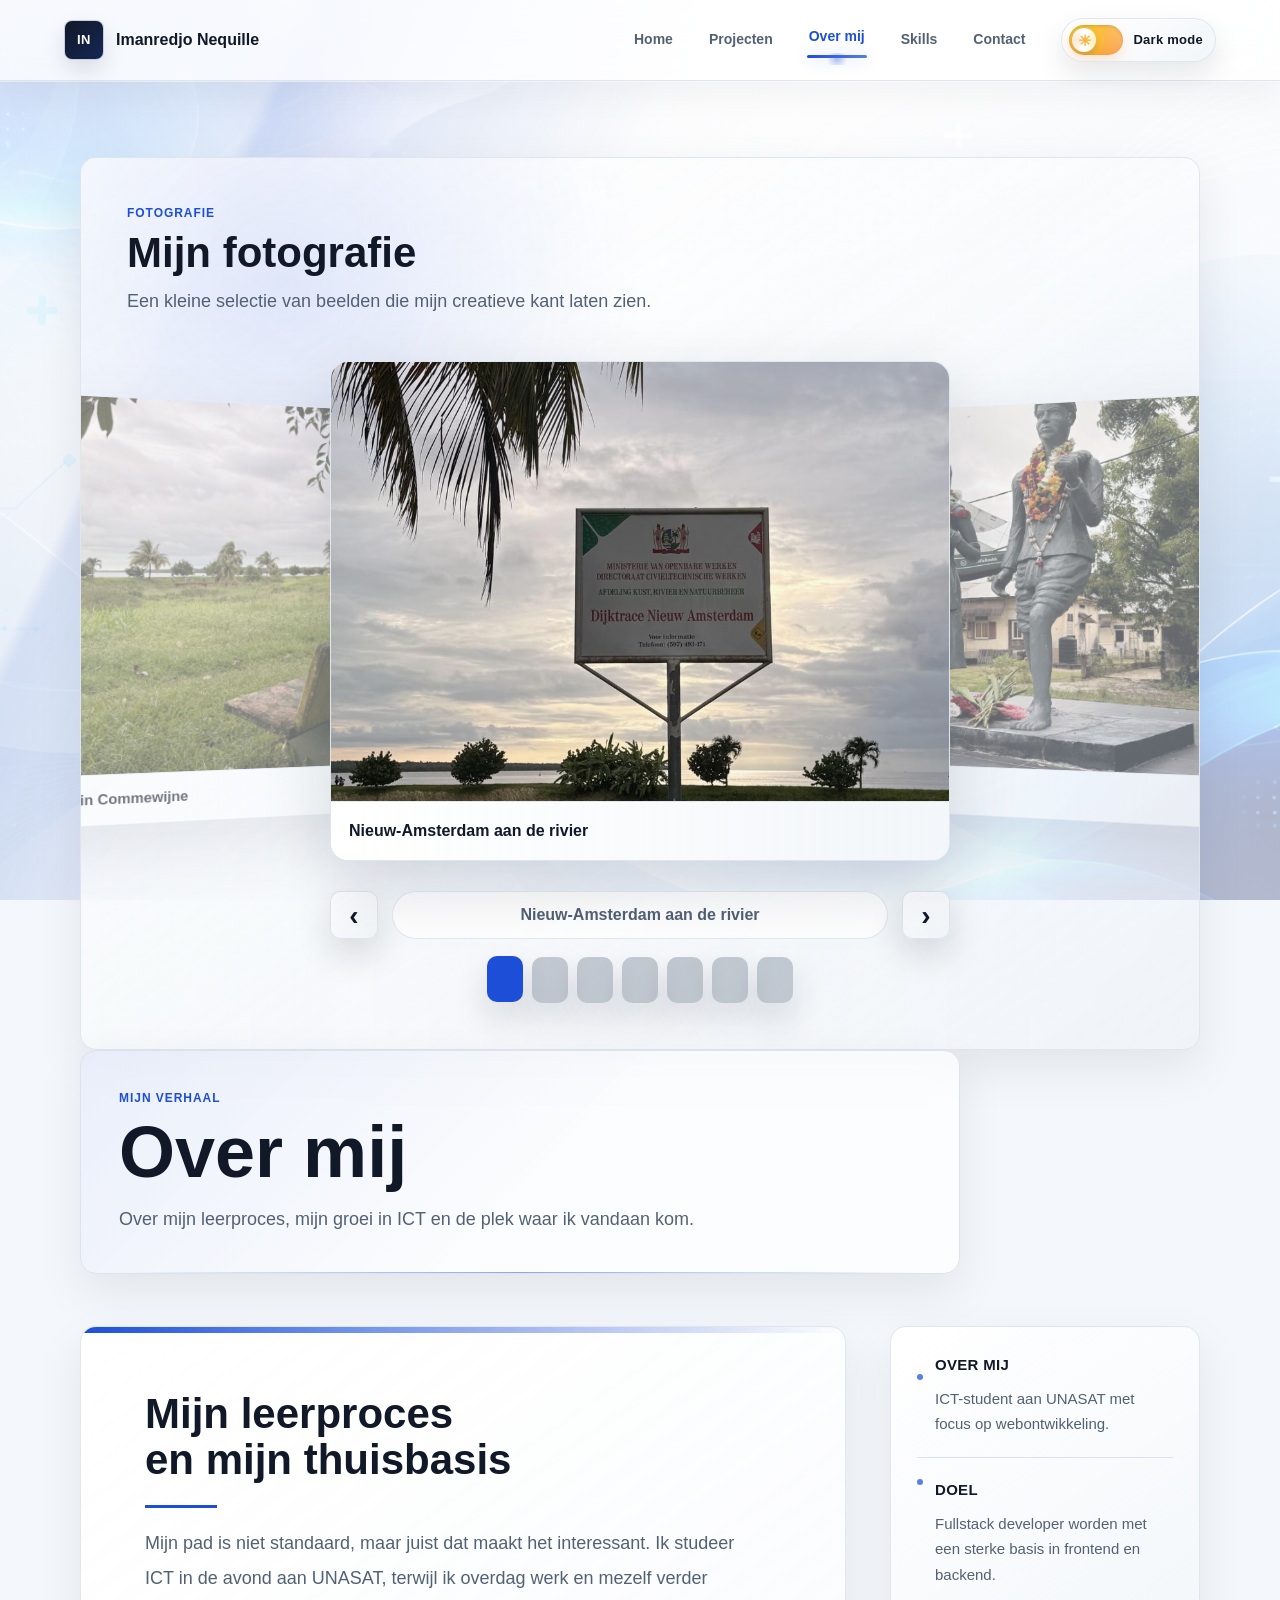
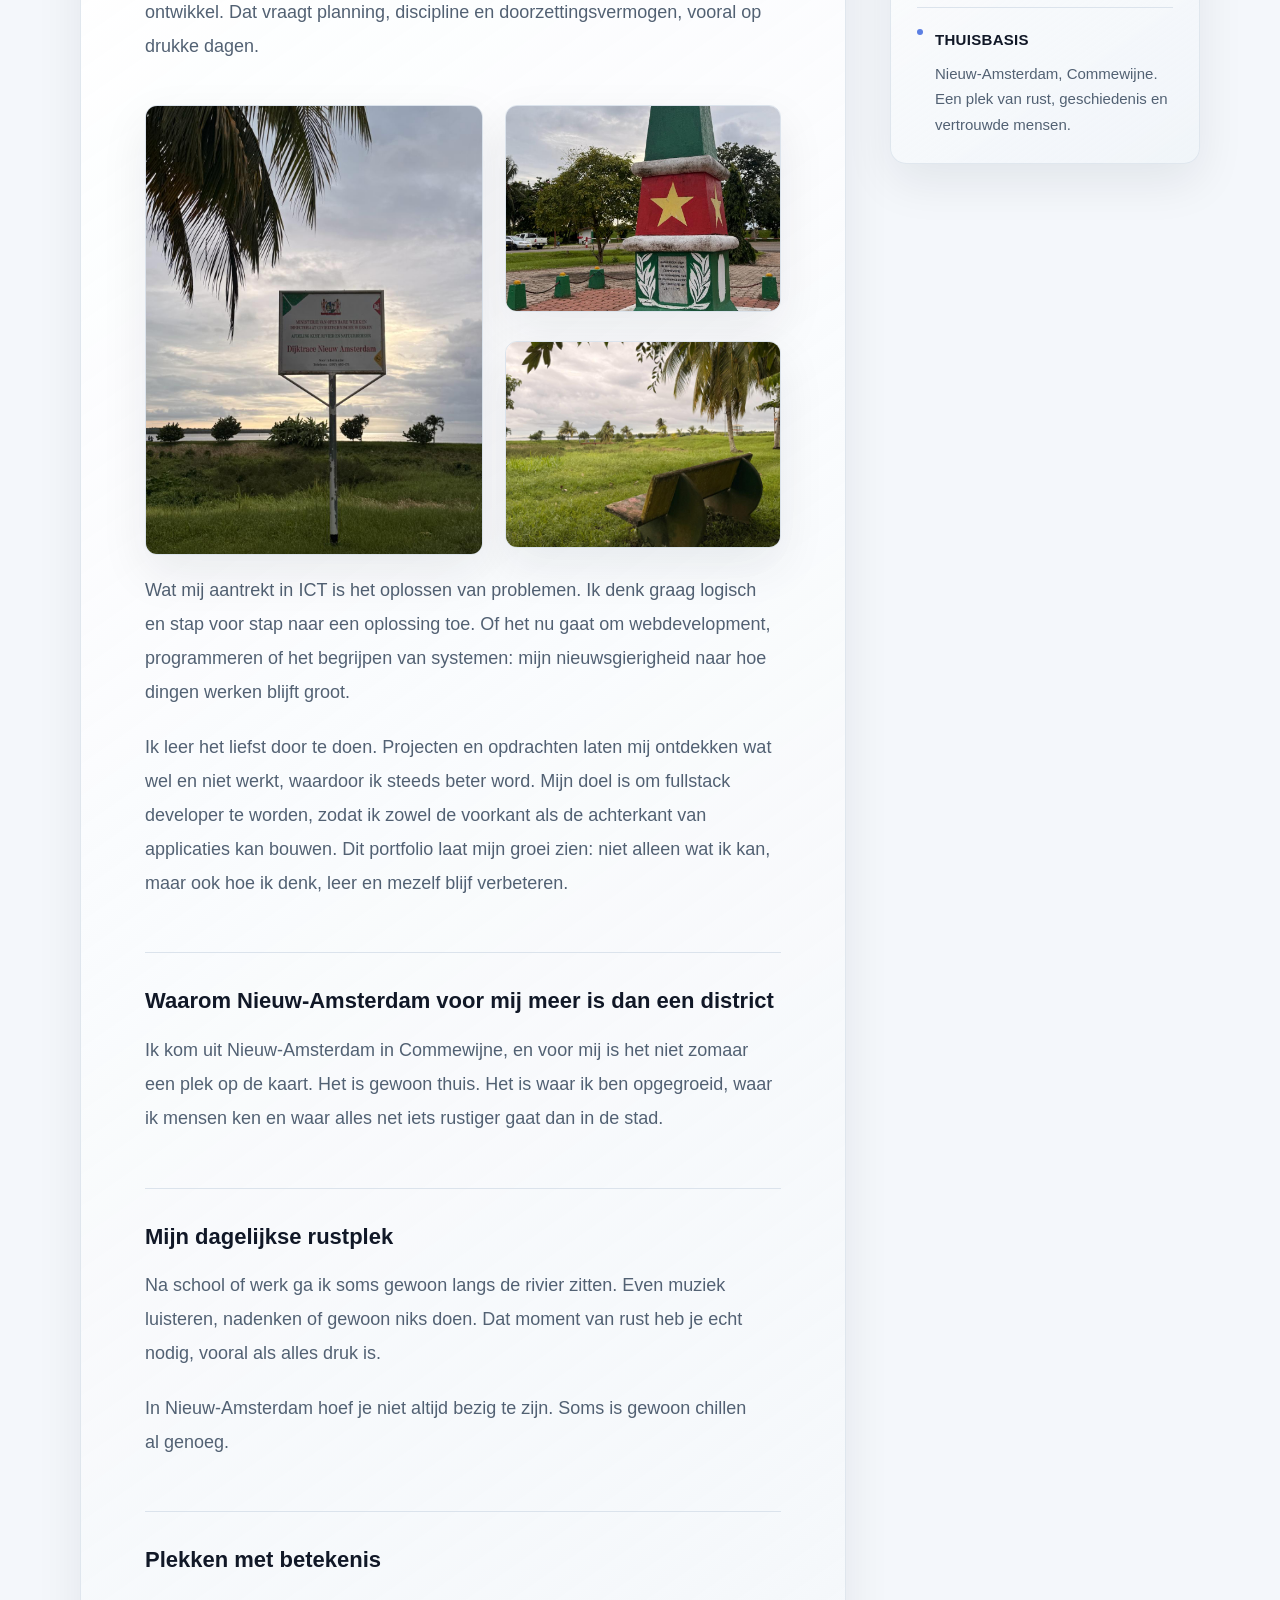
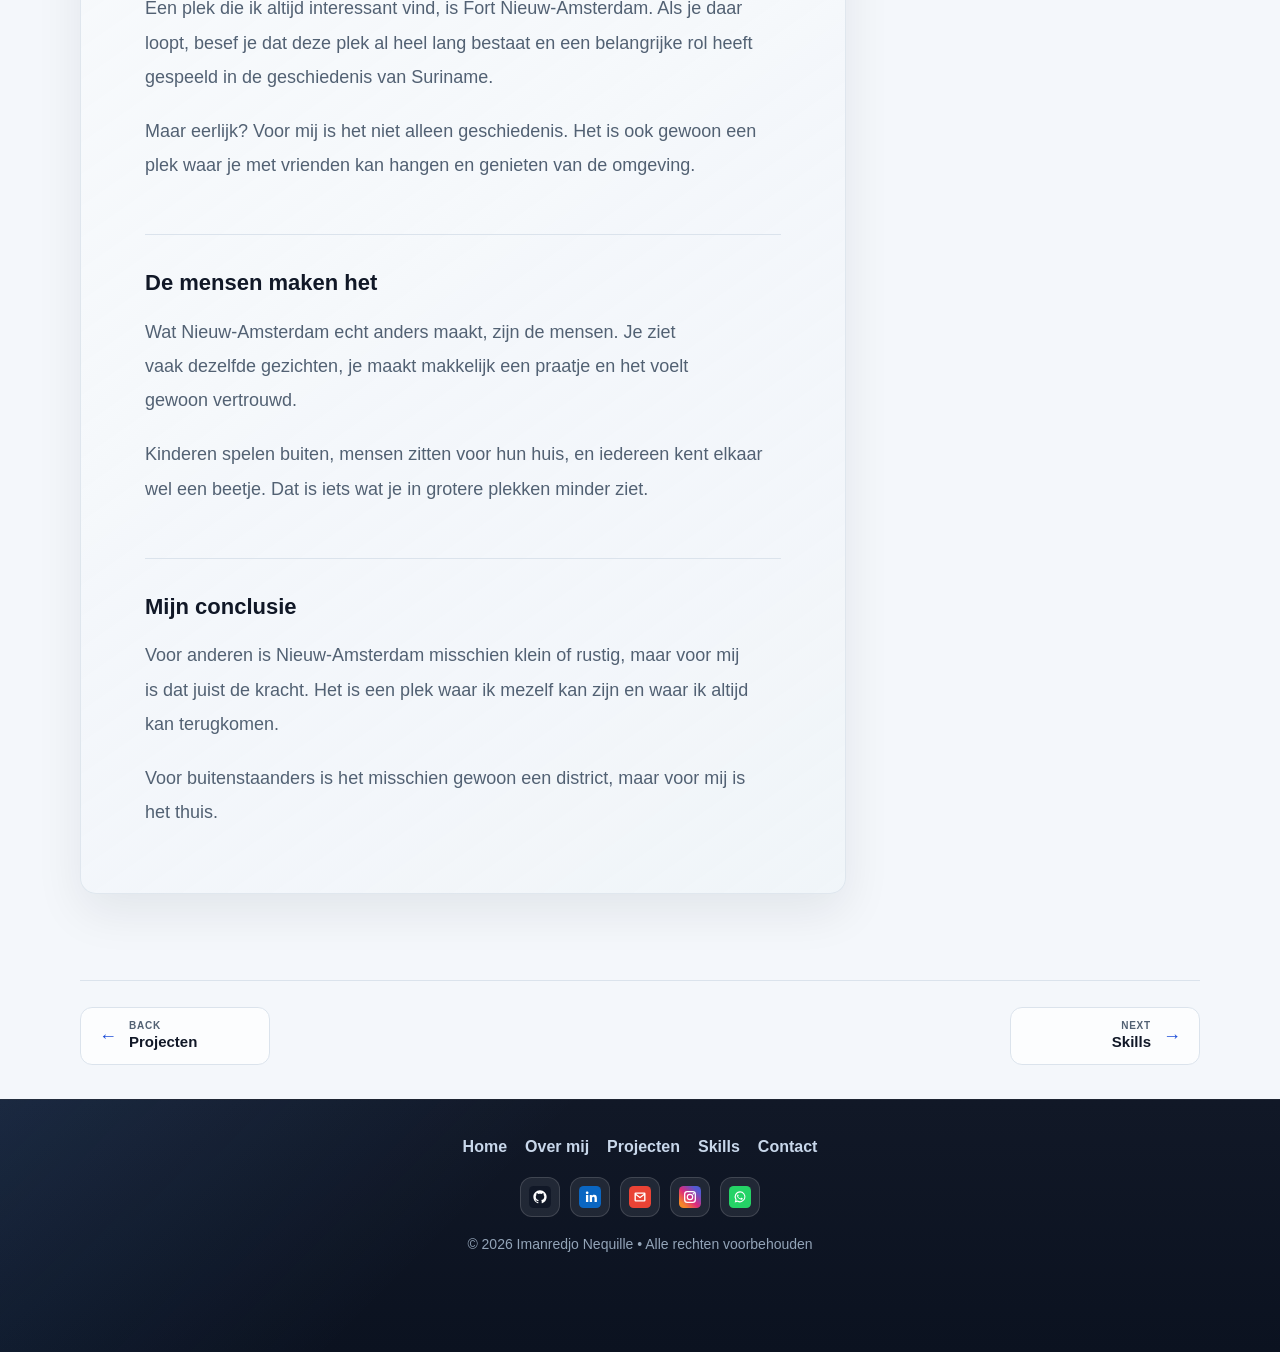
==== commit 0b309989: "Improve portfolio design and add skill tree" ====
--- a/blog.html
+++ b/blog.html
@@ -25,6 +25,7 @@
       <a href="index.html">Home</a>
       <a href="work.html">Projecten</a>
       <a href="blog.html" class="active">Over mij</a>
+      <a href="skills.html">Skills</a>
       <a href="contact.html">Contact</a>
     </nav>
     <button class="theme-toggle" type="button" aria-label="Dark mode aanzetten" aria-pressed="false">
@@ -212,6 +213,7 @@
         <a href="index.html">Home</a>
         <a href="blog.html">Over mij</a>
         <a href="work.html">Projecten</a>
+        <a href="skills.html">Skills</a>
         <a href="contact.html">Contact</a>
       </div>
 
--- a/css/main.css
+++ b/css/main.css
@@ -1566,6 +1566,11 @@
     transition-delay: 0.16s;
   }
 
+  .nav-toggle:checked ~ .main-nav a:nth-child(5),
+  .main-nav.is-open a:nth-child(5) {
+    transition-delay: 0.2s;
+  }
+
   .nav-toggle-label span {
     border-radius: 999px;
     transition:
